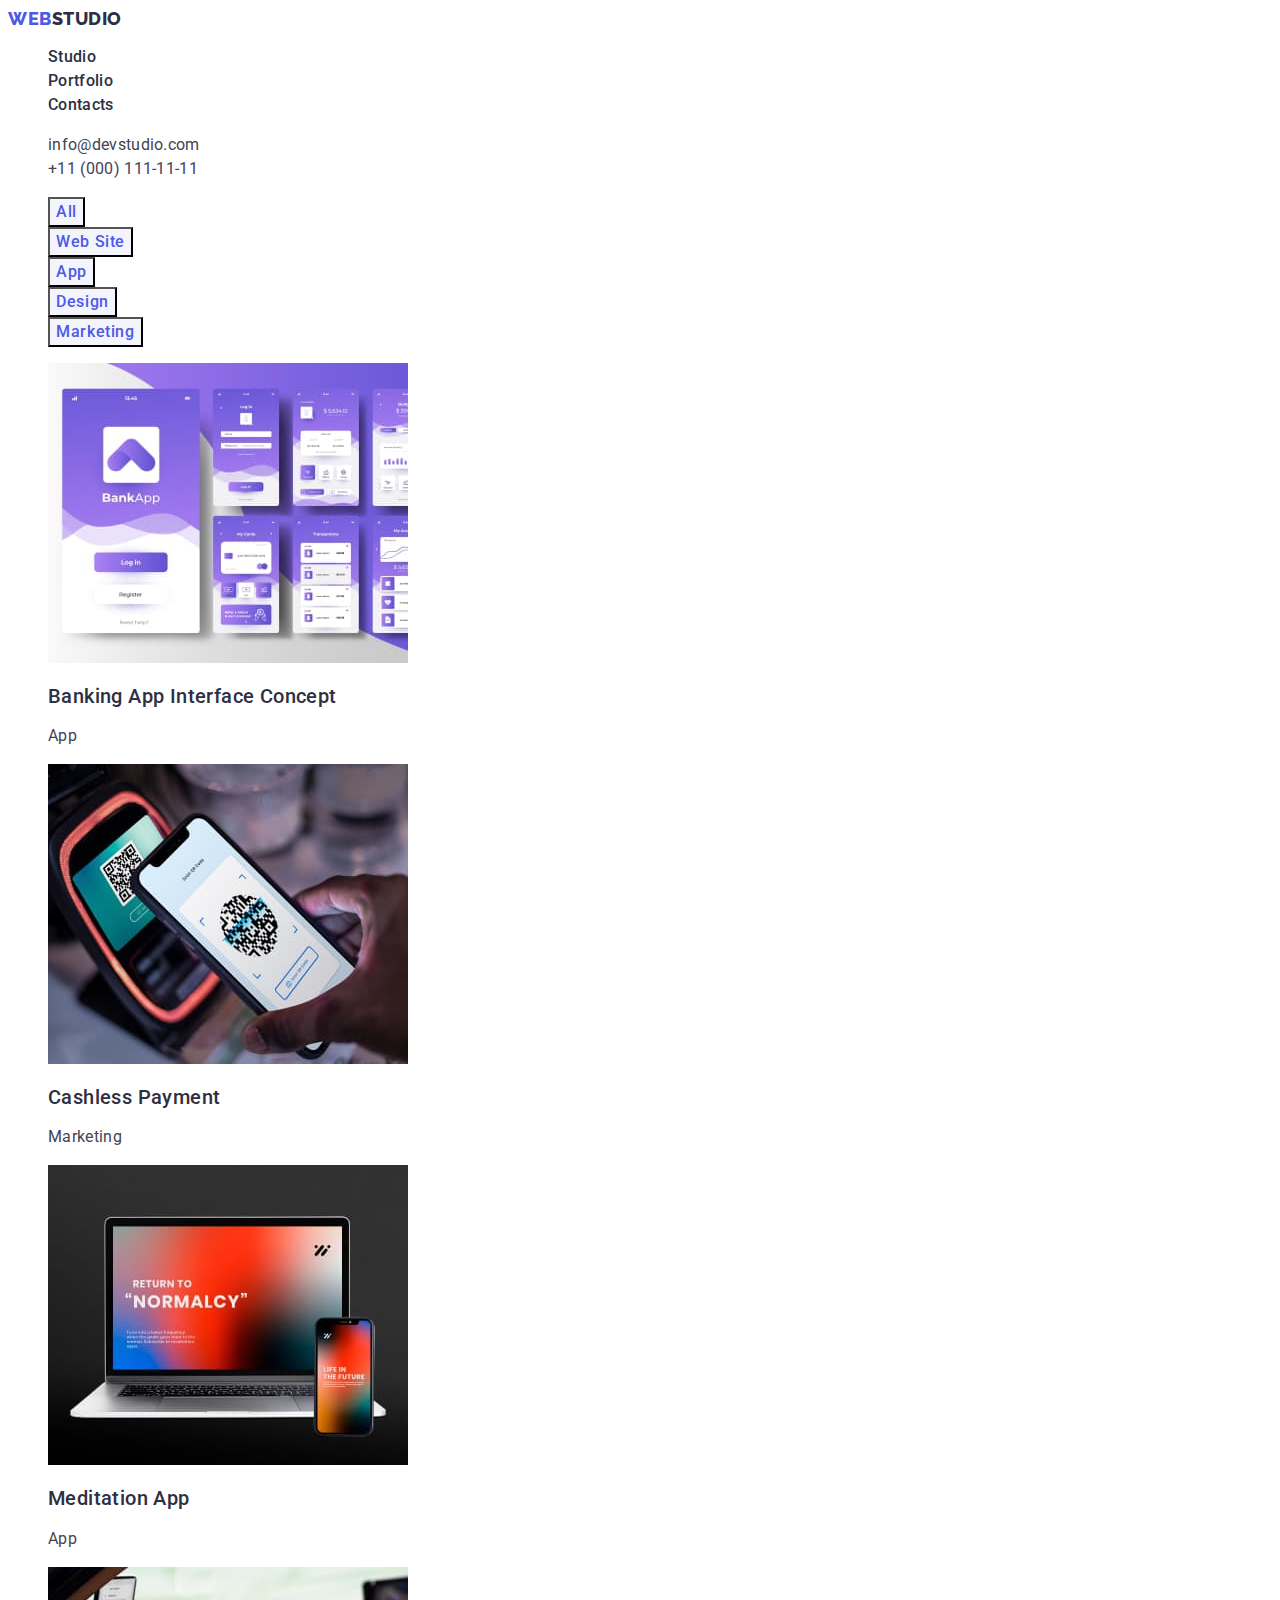
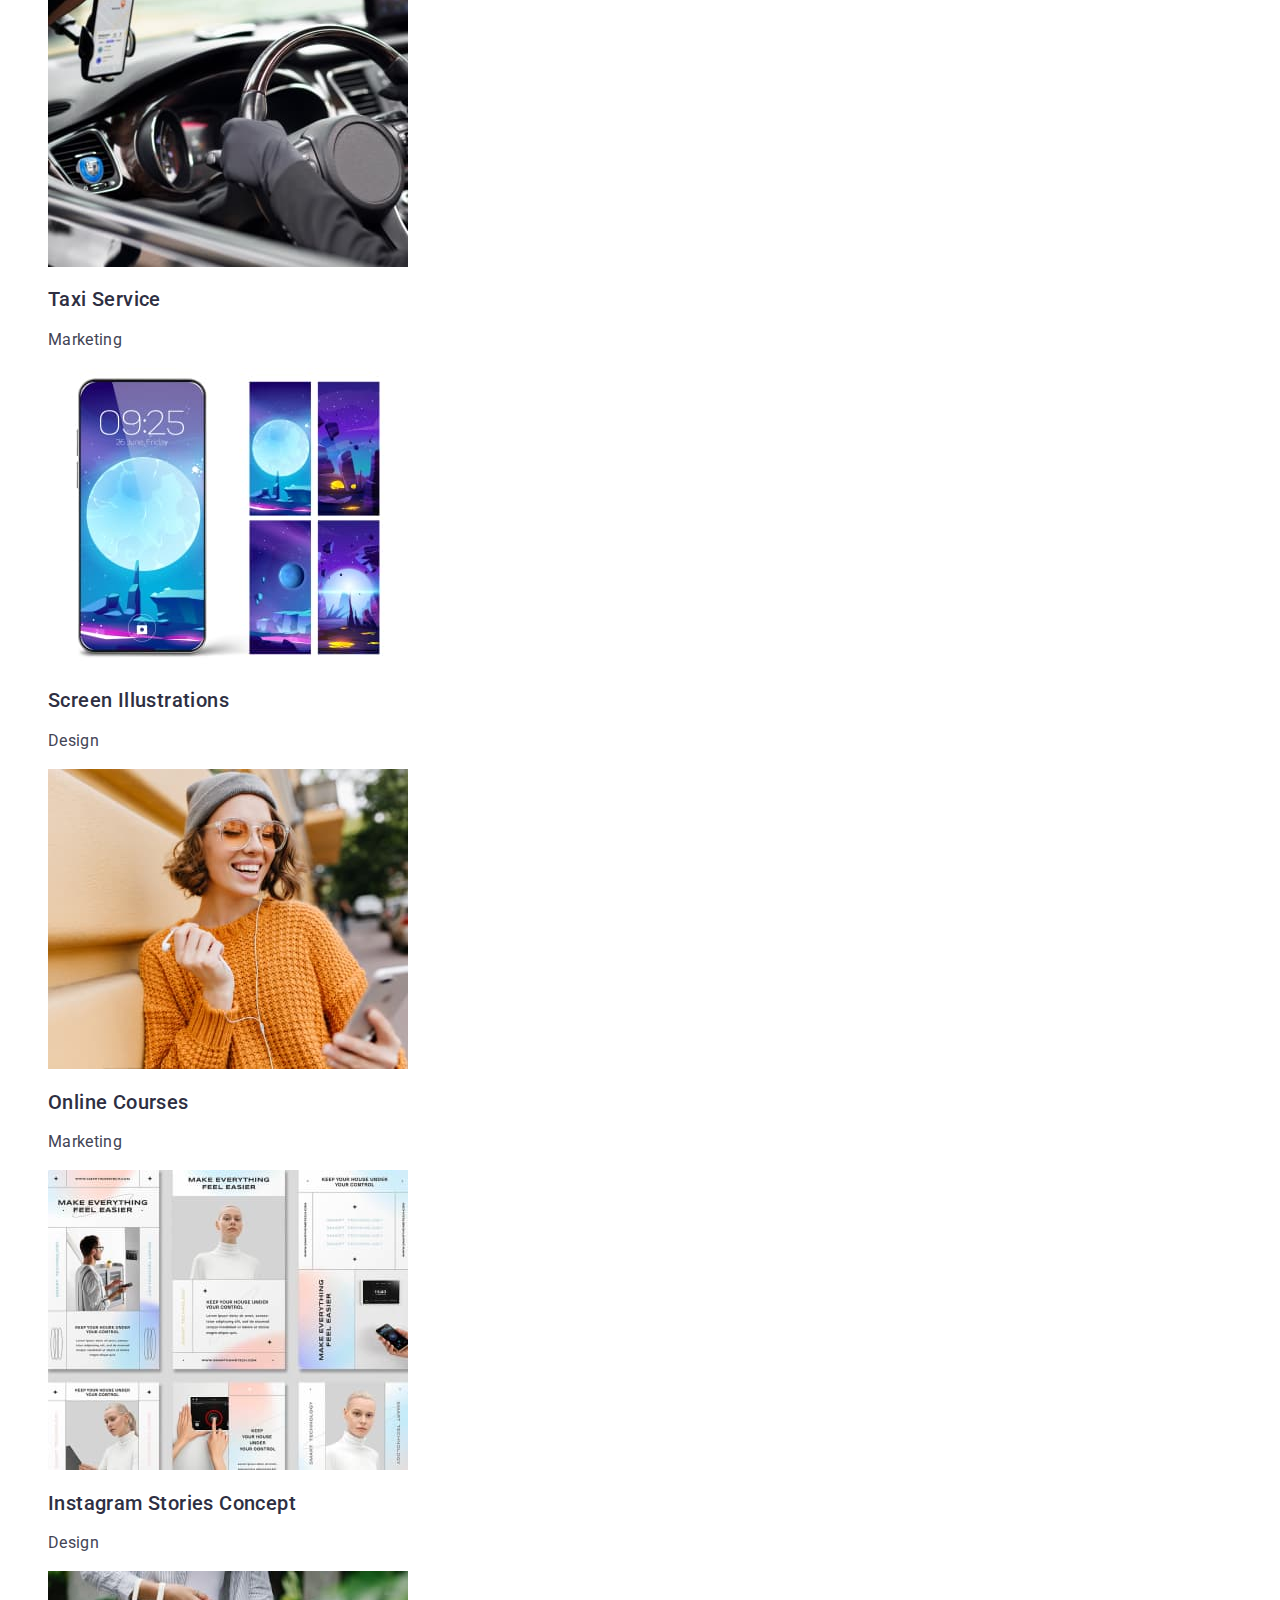
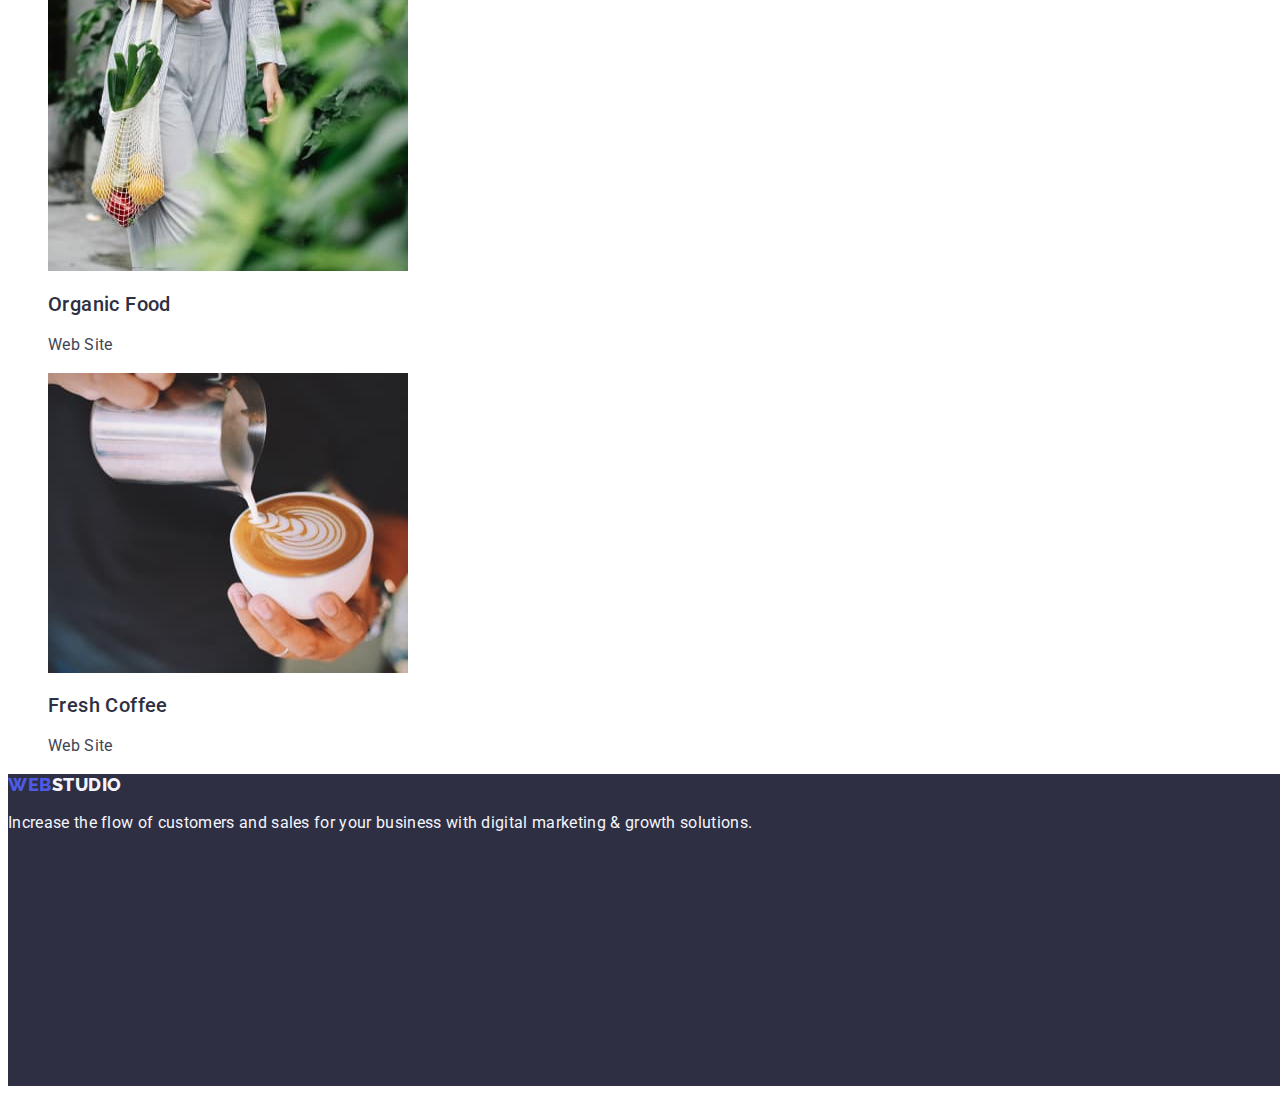
==== portfolio.html @ c1dc6f8f "Initial commit" ====
<!DOCTYPE html>
<html lang="en">

<head>
    <meta charset="UTF-8" />
    <meta http-equiv="X-UA-Compatible" content="IE=edge" />
    <meta name="viewport" content="width=device-width, initial-scale=1.0" />
    <title>Portfolio</title>
    <link rel="preconnect" href="https://fonts.googleapis.com" />
    <link rel="preconnect" href="https://fonts.gstatic.com" crossorigin />
    <link href="https://fonts.googleapis.com/css2?family=Raleway:wght@800&family=Roboto:wght@400;500;700&display=swap"
        rel="stylesheet" />
    <link rel="stylesheet" href="css/styles.css" />
</head>

<body>
    <!--header-->
    <header class="header">
        <nav class="page-nav">
            <a class="link logo" href="./index.html">Web <span
                    class="logo-part-two logo-part-two-light">Studio</span></a>
            <ul class="list nav-menu">
                <li class="menu-item">
                    <a class="link menu-link" href="./index.html">Studio</a>
                </li>
                <li class="menu-item">
                    <a class="link menu-link" href="./portfolio.html">Portfolio</a>
                </li>
                <li class="menu-item">
                    <a class="link menu-link" href="">Contacts</a>
                </li>
            </ul>
        </nav>
        <address class="address">
            <ul class="list address-list">
                <li class="address-item">
                    <a class="link contacts" href="mailto:info@devstudio.com">info@devstudio.com</a>
                </li>
                <li>
                    <a class="link contacts" href="tel:+110001111111">+11 (000) 111-11-11</a>
                </li>
            </ul>
        </address>
    </header>

    <!--main-->
    <!-- section-1 -->
    <main>
        <section>
            <h1 hidden>Filters</h1>

            <ul class="list main-section-list">
                <li class="main-section-item">
                    <button class="portfolio-button" type="button">All</button>
                </li>
                <li class="main-section-item">
                    <button class="portfolio-button" type="button">Web Site</button>
                </li>
                <li class="main-section-item">
                    <button class="portfolio-button" type="button">App</button>
                </li>
                <li class="main-section-item">
                    <button class="portfolio-button" type="button">Design</button>
                </li>
                <li class="main-section-item">
                    <button class="portfolio-button" type="button">Marketing</button>
                </li>
            </ul>
            <ul class="list main-section-list">
                <li class="main-section-item">
                    <a class="link" href=""><img src="./images/bankscreen.jpg" alt="bankscreen" width="360"
                            height="300" />
                        <h2 class="section-title">Banking App Interface Concept</h2>
                        <p class="main-description">App</p>
                    </a>
                </li>
                <li class="main-section-item">
                    <a class="link" href=""><img src="./images/tel.jpg" alt="telephone" width="360" height="300" />
                        <h2 class="section-title">Cashless Payment</h2>
                        <p class="main-description">Marketing</p>
                    </a>
                </li>
                <li class="main-section-item">
                    <a class="link" href=""><img src="./images/laptop.jpg" alt="laptop" width="360" height="300" />
                        <h2 class="section-title">Meditation App</h2>

                        <p class="main-description">App</p>
                    </a>
                </li>
                <li class="main-section-item">
                    <a class="link" href=""><img src="./images/car.jpg" alt="car" width="360" height="300" />
                        <h2 class="section-title">Taxi Service</h2>
                        <p class="main-description">Marketing</p>
                    </a>
                </li>
                <li class="main-section-item">
                    <a class="link" href=""><img src="./images/twoscreen.jpg" alt="twoscreen" width="360"
                            height="300" />
                        <h2 class="section-title">Screen Illustrations</h2>
                        <p class="main-description">Design</p>
                    </a>
                </li>
                <li class="main-section-item">
                    <a class="link" href=""><img src="./images/woman.jpg" alt="woman" width="360" height="300" />
                        <h2 class="section-title">Online Courses</h2>
                        <p class="main-description">Marketing</p>
                    </a>
                </li>
                <li class="main-section-item">
                    <a class="link" href=""><img src="./images/severalpictures.jpg" alt="severalpictures" width="360"
                            height="300" />
                        <h2 class="section-title">Instagram Stories Concept</h2>
                        <p class="main-description">Design</p>
                    </a>
                </li>
                <li class="main-section-item">
                    <a class="link" href=""><img src="./images/vegetables.jpg" alt="vegetables" width="360"
                            height="300" />
                        <h2 class="section-title">Organic Food</h2>
                        <p class="main-description">Web Site</p>
                    </a>
                </li>
                <li class="main-section-item">
                    <a class="link" href=""><img src="./images/coffe.jpg" alt="coffe" width="360" height="300" />
                        <h2 class="section-title">Fresh Coffee</h2>
                        <p class="main-description">Web Site</p>
                    </a>
                </li>
            </ul>
        </section>
    </main>

    <!--footer-->
    <footer class="footer">
        <a class="link logo" href="./index.html">Web<span class="logo-part-two logo-part-two-dark">Studio</span></a>
        <p class="footer-section-description">
            Increase the flow of customers and sales for your business with digital
            marketing & growth solutions.
        </p>
    </footer>
</body>

</html>
---- css/styles.css ----
:root {
  --primary-text-color: #2e2f42;
  --secondary-text-color: #434455;
  --primary-button: #4d5ae5;
  --background-button: #404bbf;
  --portfolio-button-color: #ffffff;
  --html-button-color: #ffffff;
  --logo-color: #f4f4fd;
}
.list {
  list-style: none;
}
.link {
  text-decoration: none;
}
body {
  font-family: 'Roboto', sans-serif;
  color: var(--secondary-text-color);
  background-color: var(--portfolio-button-color);
}

/* ==========COMPONENTS ========*/
.section-title {
  font-weight: 500;
  font-size: 20px;
  line-height: 1.2;
  letter-spacing: 0.02em;
  color: var(--primary-text-color);
}

.main-description {
  font-weight: 400;
  font-size: 16px;
  line-height: 1.5;
  letter-spacing: 0.02em;
  color: var(--secondary-text-color);
}
.main-section-title {
  font-weight: 700;
  font-size: 36px;
  line-height: 1.11;
  text-align: center;
  letter-spacing: 0.02em;
  text-transform: capitalize;
  color: var(--primary-text-color);
}

.logo {
  font-family: 'Raleway', sans-serif;
  font-weight: 800;
  font-size: 18px;
  line-height: 1.17;
  display: flex;
  letter-spacing: 0.03em;
  text-transform: uppercase;
  color: var(--primary-button);
}
.logo-part-two {
  font-weight: 800;
  font-size: 18px;
  line-height: 1.17;
  display: flex;

  letter-spacing: 0.03em;
  text-transform: uppercase;
}
.logo-part-two-dark {
  color: var(--logo-color);
}
.logo-part-two-light {
  color: var(--primary-text-color);
}
.section-title {
  font-weight: 500;
  font-size: 20px;
  line-height: 1.2;
  letter-spacing: 0.02em;
  color: var(--primary-text-color);
}
.main-description {
  font-weight: 400;
  font-size: 16px;
  line-height: 1.5;
  letter-spacing: 0.02em;
  color: var(--secondary-text-color);
}

/* ==========/COMPONENTS ========*/
/* ==========header========= */
.address {
  font-style: normal;
}
.menu-link {
  font-weight: 500;
  font-size: 16px;
  line-height: 1.5;
  letter-spacing: 0.02em;
  color: var(--primary-text-color);
}
.menu-link:hover,
.menu-link:focus {
  color: var(--background-button);
}
.contacts {
  font-weight: 400;
  font-style: normal;
  font-size: 16px;
  line-height: 1.5;
  letter-spacing: 0.02em;
  color: var(--secondary-text-color);
}
.contacts:hover,
.contacts:focus {
  color: var(--background-button);
}
.contacts {
  font-weight: 400;
  font-style: normal;
  font-size: 16px;
  line-height: 1.5;
  letter-spacing: 0.02em;
  color: var(--secondary-text-color);
}

.main-section-title {
  text-align: center;
  font-weight: 700;
  font-size: 36px;
  line-height: 1.11;
  letter-spacing: 0.02em;
  text-transform: capitalize;
  color: var(--primary-text-color);
}
/* ==============/header========== */
/* ==============hero============= */
.modal-button {
  font-family: 'Roboto', sans-serif;
  font-style: normal;
  font-weight: 500;
  font-size: 16px;
  line-height: 1.5;
  display: flex;
  letter-spacing: 0.04em;
  cursor: pointer;
  color: var(--html-button-color);
  background-color: var(--primary-button);
}
.modal-button:hover,
.modal-button:focus {
  background-color: var(--background-button);
  color: var(--html-button-color);
}
.portfolio-button {
  font-family: 'Roboto', sans-serif;
  font-style: normal;
  font-weight: 500;
  font-size: 16px;
  line-height: 1.5;
  display: flex;
  letter-spacing: 0.04em;
  cursor: pointer;
  color: var(--primary-button);
  background-color: var(--logo-color);
}
.portfolio-button:hover,
.portfolio-button:focus {
  color: var(--portfolio-button-color);
  background-color: var(--background-button);
}
.hero-section {
  background: var(--primary-text-color);
}
.hero-title {
  text-align: center;
  font-weight: 700;
  font-size: 56px;
  line-height: 1.07;
  letter-spacing: 0.02em;
  color: var(--html-button-color);
}

/* ==========/hero====================== */
/* ==============second-section========== */

/* ==============/second-section========== */
/* ======foutth section======== */
.fourth-section {
  background-color: var(--logo-color);
}
.main-section-item {
  background-color: var(--portfolio-button-color);
}

/* ======/foutth section======== */
/* =======footer====== */
.footer {
  width: 1440px;
  height: 312px;
  left: 0px;
  top: 2280px;
  background: var(--primary-text-color);
}
.footer-section-description {
  font-weight: 400;
  font-size: 16px;
  line-height: 1.5;
  letter-spacing: 0.02em;
  color: var(--logo-color);
}
/* =======footer====== */
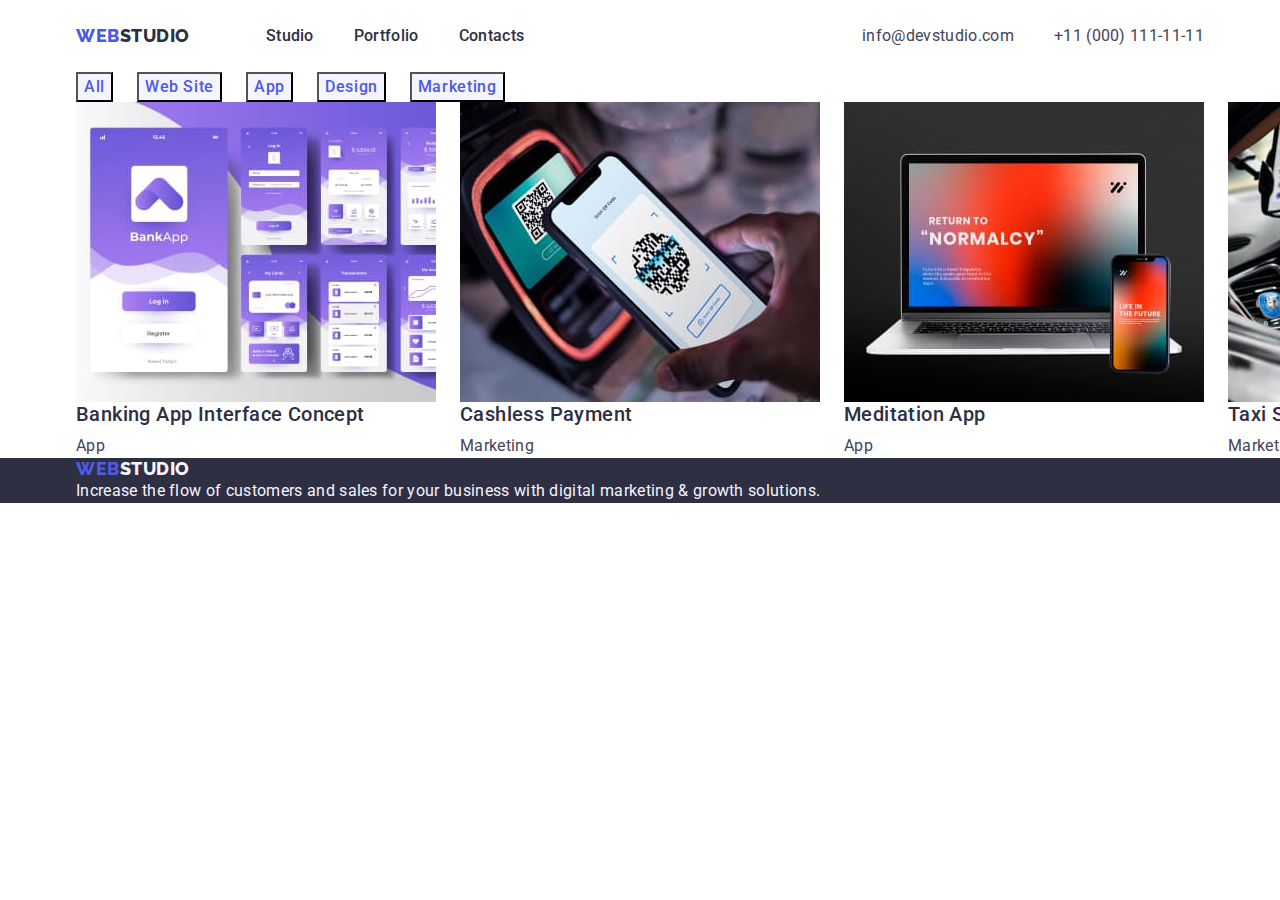
==== commit 62a6d691: "hilj;phujfyhj" ====
--- a/portfolio.html
+++ b/portfolio.html
@@ -10,133 +10,151 @@
     <link rel="preconnect" href="https://fonts.gstatic.com" crossorigin />
     <link href="https://fonts.googleapis.com/css2?family=Raleway:wght@800&family=Roboto:wght@400;500;700&display=swap"
         rel="stylesheet" />
+
+    <link rel="stylesheet" href="https://cdn.jsdelivr.net/npm/modern-normalize@1.1.0/modern-normalize.min.css">
     <link rel="stylesheet" href="css/styles.css" />
 </head>
 
 <body>
     <!--header-->
     <header class="header">
-        <nav class="page-nav">
-            <a class="link logo" href="./index.html">Web <span
-                    class="logo-part-two logo-part-two-light">Studio</span></a>
-            <ul class="list nav-menu">
-                <li class="menu-item">
-                    <a class="link menu-link" href="./index.html">Studio</a>
-                </li>
-                <li class="menu-item">
-                    <a class="link menu-link" href="./portfolio.html">Portfolio</a>
-                </li>
-                <li class="menu-item">
-                    <a class="link menu-link" href="">Contacts</a>
-                </li>
-            </ul>
-        </nav>
-        <address class="address">
-            <ul class="list address-list">
-                <li class="address-item">
-                    <a class="link contacts" href="mailto:info@devstudio.com">info@devstudio.com</a>
-                </li>
-                <li>
-                    <a class="link contacts" href="tel:+110001111111">+11 (000) 111-11-11</a>
-                </li>
-            </ul>
-        </address>
+        <div class="container page-header-container">
+            <nav class="page-nav">
+                <a class="link logo" href="./index.html">Web <span
+                        class="logo-part-two logo-part-two-light">Studio</span></a>
+                <ul class="list nav-menu">
+                    <li class="menu-item">
+                        <a class="link menu-link" href="./index.html">Studio</a>
+                    </li>
+                    <li class="menu-item">
+                        <a class="link menu-link" href="./portfolio.html">Portfolio</a>
+                    </li>
+                    <li class="menu-item">
+                        <a class="link menu-link" href="">Contacts</a>
+                    </li>
+                </ul>
+            </nav>
+            <address class="address">
+                <ul class="list address-list">
+                    <li class="address-item">
+                        <a class="link contacts" href="mailto:info@devstudio.com">info@devstudio.com</a>
+                    </li>
+                    <li>
+                        <a class="link contacts" href="tel:+110001111111">+11 (000) 111-11-11</a>
+                    </li>
+                </ul>
+            </address>
+        </div>
+
     </header>
 
     <!--main-->
     <!-- section-1 -->
     <main>
         <section>
+            <div class="container">
+                <h1 hidden>Filters</h1>
+
+                <ul class="list main-section-list">
+                    <li class="main-section-item">
+                        <button class="portfolio-button" type="button">All</button>
+                    </li>
+                    <li class="main-section-item">
+                        <button class="portfolio-button" type="button">Web Site</button>
+                    </li>
+                    <li class="main-section-item">
+                        <button class="portfolio-button" type="button">App</button>
+                    </li>
+                    <li class="main-section-item">
+                        <button class="portfolio-button" type="button">Design</button>
+                    </li>
+                    <li class="main-section-item">
+                        <button class="portfolio-button" type="button">Marketing</button>
+                    </li>
+                </ul>
+            </div>
+
+            <!-- section-2 -->
             <h1 hidden>Filters</h1>
+            <div class="container">
+                <ul class="list main-section-list">
+                    <li class="main-section-item">
+                        <a class="link" href=""><img src="./images/bankscreen.jpg" alt="bankscreen" width="360"
+                                height="300" />
+                            <h2 class="section-title">Banking App Interface Concept</h2>
+                            <p class="main-description">App</p>
+                        </a>
+                    </li>
+                    <li class="main-section-item">
+                        <a class="link" href=""><img src="./images/tel.jpg" alt="telephone" width="360" height="300" />
+                            <h2 class="section-title">Cashless Payment</h2>
+                            <p class="main-description">Marketing</p>
+                        </a>
+                    </li>
+                    <li class="main-section-item">
+                        <a class="link" href=""><img src="./images/laptop.jpg" alt="laptop" width="360" height="300" />
+                            <h2 class="section-title">Meditation App</h2>
 
-            <ul class="list main-section-list">
-                <li class="main-section-item">
-                    <button class="portfolio-button" type="button">All</button>
-                </li>
-                <li class="main-section-item">
-                    <button class="portfolio-button" type="button">Web Site</button>
-                </li>
-                <li class="main-section-item">
-                    <button class="portfolio-button" type="button">App</button>
-                </li>
-                <li class="main-section-item">
-                    <button class="portfolio-button" type="button">Design</button>
-                </li>
-                <li class="main-section-item">
-                    <button class="portfolio-button" type="button">Marketing</button>
-                </li>
-            </ul>
-            <ul class="list main-section-list">
-                <li class="main-section-item">
-                    <a class="link" href=""><img src="./images/bankscreen.jpg" alt="bankscreen" width="360"
-                            height="300" />
-                        <h2 class="section-title">Banking App Interface Concept</h2>
-                        <p class="main-description">App</p>
-                    </a>
-                </li>
-                <li class="main-section-item">
-                    <a class="link" href=""><img src="./images/tel.jpg" alt="telephone" width="360" height="300" />
-                        <h2 class="section-title">Cashless Payment</h2>
-                        <p class="main-description">Marketing</p>
-                    </a>
-                </li>
-                <li class="main-section-item">
-                    <a class="link" href=""><img src="./images/laptop.jpg" alt="laptop" width="360" height="300" />
-                        <h2 class="section-title">Meditation App</h2>
+                            <p class="main-description">App</p>
+                        </a>
+                    </li>
+                    <li class="main-section-item">
+                        <a class="link" href=""><img src="./images/car.jpg" alt="car" width="360" height="300" />
+                            <h2 class="section-title">Taxi Service</h2>
+                            <p class="main-description">Marketing</p>
+                        </a>
+                    </li>
+                    <li class="main-section-item">
+                        <a class="link" href=""><img src="./images/twoscreen.jpg" alt="twoscreen" width="360"
+                                height="300" />
+                            <h2 class="section-title">Screen Illustrations</h2>
+                            <p class="main-description">Design</p>
+                        </a>
+                    </li>
+                    <li class="main-section-item">
+                        <a class="link" href=""><img src="./images/woman.jpg" alt="woman" width="360" height="300" />
+                            <h2 class="section-title">Online Courses</h2>
+                            <p class="main-description">Marketing</p>
+                        </a>
+                    </li>
+                    <li class="main-section-item">
+                        <a class="link" href=""><img src="./images/severalpictures.jpg" alt="severalpictures"
+                                width="360" height="300" />
+                            <h2 class="section-title">Instagram Stories Concept</h2>
+                            <p class="main-description">Design</p>
+                        </a>
+                    </li>
+                    <li class="main-section-item">
+                        <a class="link" href=""><img src="./images/vegetables.jpg" alt="vegetables" width="360"
+                                height="300" />
+                            <h2 class="section-title">Organic Food</h2>
+                            <p class="main-description">Web Site</p>
+                        </a>
+                    </li>
+                    <li class="main-section-item">
+                        <a class="link" href=""><img src="./images/coffe.jpg" alt="coffe" width="360" height="300" />
+                            <h2 class="section-title">Fresh Coffee</h2>
+                            <p class="main-description">Web Site</p>
+                        </a>
+                    </li>
+                </ul>
+            </div>
 
-                        <p class="main-description">App</p>
-                    </a>
-                </li>
-                <li class="main-section-item">
-                    <a class="link" href=""><img src="./images/car.jpg" alt="car" width="360" height="300" />
-                        <h2 class="section-title">Taxi Service</h2>
-                        <p class="main-description">Marketing</p>
-                    </a>
-                </li>
-                <li class="main-section-item">
-                    <a class="link" href=""><img src="./images/twoscreen.jpg" alt="twoscreen" width="360"
-                            height="300" />
-                        <h2 class="section-title">Screen Illustrations</h2>
-                        <p class="main-description">Design</p>
-                    </a>
-                </li>
-                <li class="main-section-item">
-                    <a class="link" href=""><img src="./images/woman.jpg" alt="woman" width="360" height="300" />
-                        <h2 class="section-title">Online Courses</h2>
-                        <p class="main-description">Marketing</p>
-                    </a>
-                </li>
-                <li class="main-section-item">
-                    <a class="link" href=""><img src="./images/severalpictures.jpg" alt="severalpictures" width="360"
-                            height="300" />
-                        <h2 class="section-title">Instagram Stories Concept</h2>
-                        <p class="main-description">Design</p>
-                    </a>
-                </li>
-                <li class="main-section-item">
-                    <a class="link" href=""><img src="./images/vegetables.jpg" alt="vegetables" width="360"
-                            height="300" />
-                        <h2 class="section-title">Organic Food</h2>
-                        <p class="main-description">Web Site</p>
-                    </a>
-                </li>
-                <li class="main-section-item">
-                    <a class="link" href=""><img src="./images/coffe.jpg" alt="coffe" width="360" height="300" />
-                        <h2 class="section-title">Fresh Coffee</h2>
-                        <p class="main-description">Web Site</p>
-                    </a>
-                </li>
-            </ul>
+
+
         </section>
     </main>
 
     <!--footer-->
     <footer class="footer">
-        <a class="link logo" href="./index.html">Web<span class="logo-part-two logo-part-two-dark">Studio</span></a>
-        <p class="footer-section-description">
-            Increase the flow of customers and sales for your business with digital
-            marketing & growth solutions.
-        </p>
+        <div class="container">
+            <a class="link logo" href="./index.html">Web<span class="logo-part-two logo-part-two-dark">Studio</span></a>
+            <p class="footer-section-description">
+                Increase the flow of customers and sales for your business with digital
+                marketing & growth solutions.
+            </p>
+        </div>
+
     </footer>
 </body>
 
--- a/css/styles.css
+++ b/css/styles.css
@@ -18,16 +18,45 @@
   color: var(--secondary-text-color);
   background-color: var(--portfolio-button-color);
 }
-
+h1,
+h2,
+h3,
+h4,
+p {
+  margin-top: 0;
+  margin-bottom: 0;
+}
+ul {
+  margin-top: 0;
+  margin-bottom: 0;
+  padding-left: 0;
+}
+img {
+  display: block;
+}
+button {
+  cursor: pointer;
+}
+.container {
+  width: 1158px;
+  margin-left: auto;
+  margin-right: auto;
+  padding-left: 15px;
+  padding-right: 15px;
+}
 /* ==========COMPONENTS ========*/
+.padding-section {
+  padding-top: 120px;
+  padding-bottom: 120px;
+}
 .section-title {
   font-weight: 500;
   font-size: 20px;
   line-height: 1.2;
   letter-spacing: 0.02em;
   color: var(--primary-text-color);
-}
-
+  margin-bottom: 8px;
+}
 .main-description {
   font-weight: 400;
   font-size: 16px;
@@ -35,6 +64,7 @@
   letter-spacing: 0.02em;
   color: var(--secondary-text-color);
 }
+
 .main-section-title {
   font-weight: 700;
   font-size: 36px;
@@ -44,7 +74,7 @@
   text-transform: capitalize;
   color: var(--primary-text-color);
 }
-
+/* =========logo============ */
 .logo {
   font-family: 'Raleway', sans-serif;
   font-weight: 800;
@@ -69,27 +99,43 @@
 }
 .logo-part-two-light {
   color: var(--primary-text-color);
-}
-.section-title {
-  font-weight: 500;
-  font-size: 20px;
-  line-height: 1.2;
-  letter-spacing: 0.02em;
-  color: var(--primary-text-color);
-}
-.main-description {
-  font-weight: 400;
-  font-size: 16px;
-  line-height: 1.5;
-  letter-spacing: 0.02em;
-  color: var(--secondary-text-color);
-}
+  margin-right: 76px;
+}
+/* =========/logo============ */
 
 /* ==========/COMPONENTS ========*/
 /* ==========header========= */
-.address {
-  font-style: normal;
-}
+.page-header-container {
+  display: flex;
+  align-items: center;
+}
+.header {
+  padding-top: 24px;
+  padding-bottom: 24px;
+}
+.menu-item:not(:last-child) {
+  margin-right: 40px;
+}
+.page-nav {
+  display: flex;
+  align-items: center;
+}
+.nav-menu {
+  display: flex;
+  align-items: center;
+}
+
+.main-section-title {
+  text-align: center;
+  font-weight: 700;
+  font-size: 36px;
+  line-height: 1.11;
+  letter-spacing: 0.02em;
+  text-transform: capitalize;
+  color: var(--primary-text-color);
+  margin-bottom: 72px;
+}
+
 .menu-link {
   font-weight: 500;
   font-size: 16px;
@@ -101,6 +147,15 @@
 .menu-link:focus {
   color: var(--background-button);
 }
+/* =========contakts=========== */
+.address {
+  font-style: normal;
+  margin-left: auto;
+}
+.address-list {
+  display: flex;
+  align-items: center;
+}
 .contacts {
   font-weight: 400;
   font-style: normal;
@@ -108,40 +163,50 @@
   line-height: 1.5;
   letter-spacing: 0.02em;
   color: var(--secondary-text-color);
+  margin-left: 40px;
 }
 .contacts:hover,
 .contacts:focus {
   color: var(--background-button);
 }
-.contacts {
-  font-weight: 400;
-  font-style: normal;
-  font-size: 16px;
-  line-height: 1.5;
-  letter-spacing: 0.02em;
-  color: var(--secondary-text-color);
-}
-
-.main-section-title {
-  text-align: center;
-  font-weight: 700;
-  font-size: 36px;
-  line-height: 1.11;
-  letter-spacing: 0.02em;
-  text-transform: capitalize;
-  color: var(--primary-text-color);
-}
+
+/* =========/contakts=========== */
+
 /* ==============/header========== */
 /* ==============hero============= */
+.hero-section {
+  background: var(--primary-text-color);
+  padding: 188px 0;
+  text-align: center;
+}
+.hero-title {
+  text-align: center;
+  font-weight: 700;
+  font-size: 56px;
+  line-height: 1.07;
+  letter-spacing: 0.02em;
+  color: var(--html-button-color);
+  margin-bottom: 46px;
+  max-width: 496px;
+  text-align: center;
+}
+hero-section-container {
+  padding: 188px 0;
+  text-align: center;
+}
+/* ========button============= */
 .modal-button {
   font-family: 'Roboto', sans-serif;
   font-style: normal;
   font-weight: 500;
   font-size: 16px;
   line-height: 1.5;
-  display: flex;
   letter-spacing: 0.04em;
-  cursor: pointer;
+  border-radius: 4px;
+  padding-top: 16px;
+  padding-right: 32px;
+  padding-bottom: 16px;
+  padding-left: 32px;
   color: var(--html-button-color);
   background-color: var(--primary-button);
 }
@@ -158,7 +223,7 @@
   line-height: 1.5;
   display: flex;
   letter-spacing: 0.04em;
-  cursor: pointer;
+
   color: var(--primary-button);
   background-color: var(--logo-color);
 }
@@ -167,37 +232,34 @@
   color: var(--portfolio-button-color);
   background-color: var(--background-button);
 }
-.hero-section {
-  background: var(--primary-text-color);
-}
-.hero-title {
-  text-align: center;
-  font-weight: 700;
-  font-size: 56px;
-  line-height: 1.07;
-  letter-spacing: 0.02em;
-  color: var(--html-button-color);
-}
+/* ========/button============= */
 
 /* ==========/hero====================== */
 /* ==============second-section========== */
 
 /* ==============/second-section========== */
+/* ============third-section============= */
+.padding-section-three {
+  padding-bottom: 120px;
+}
+/* ============/third-section============= */
 /* ======foutth section======== */
 .fourth-section {
   background-color: var(--logo-color);
 }
-.main-section-item {
-  background-color: var(--portfolio-button-color);
+.section-wrapper {
+  padding-top: 32px;
+}
+.main-section-list {
+  display: flex;
+  gap: 24px;
+}
+.main-section-item:not(:last-child) {
 }
 
 /* ======/foutth section======== */
 /* =======footer====== */
 .footer {
-  width: 1440px;
-  height: 312px;
-  left: 0px;
-  top: 2280px;
   background: var(--primary-text-color);
 }
 .footer-section-description {
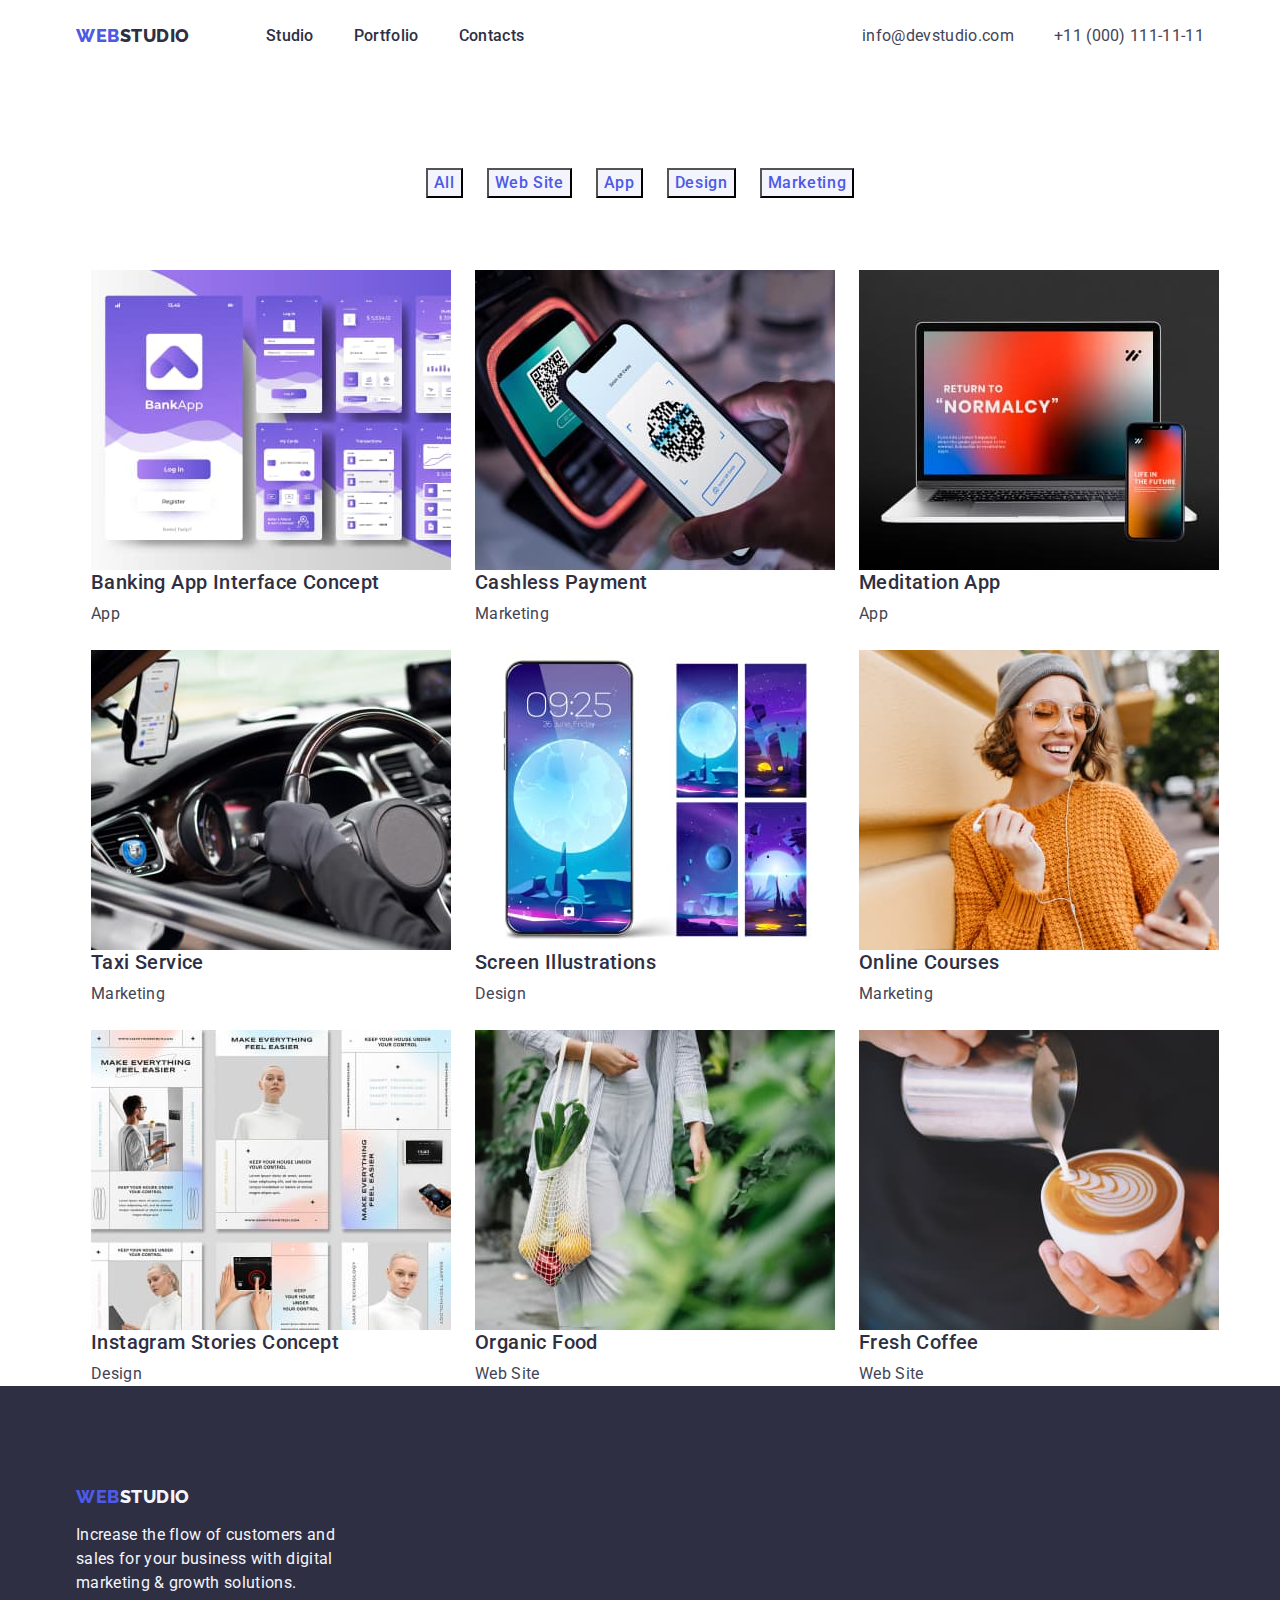
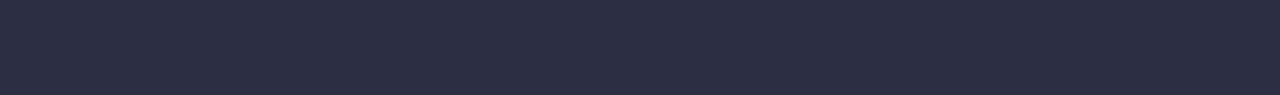
==== commit 80ea568b: "dtfyf" ====
--- a/portfolio.html
+++ b/portfolio.html
@@ -51,24 +51,24 @@
     <!--main-->
     <!-- section-1 -->
     <main>
-        <section>
-            <div class="container">
+        <section class="container first-portfolio-section">
+            <div class="">
                 <h1 hidden>Filters</h1>
 
-                <ul class="list main-section-list">
-                    <li class="main-section-item">
+                <ul class="list portfolio-section-list">
+                    <li class="portfolio-section-item">
                         <button class="portfolio-button" type="button">All</button>
                     </li>
-                    <li class="main-section-item">
+                    <li class="portfolio-section-item">
                         <button class="portfolio-button" type="button">Web Site</button>
                     </li>
-                    <li class="main-section-item">
+                    <li class="portfolio-section-item">
                         <button class="portfolio-button" type="button">App</button>
                     </li>
-                    <li class="main-section-item">
+                    <li class="portfolio-section-item">
                         <button class="portfolio-button" type="button">Design</button>
                     </li>
-                    <li class="main-section-item">
+                    <li class="portfolio-section-item">
                         <button class="portfolio-button" type="button">Marketing</button>
                     </li>
                 </ul>
--- a/css/styles.css
+++ b/css/styles.css
@@ -96,6 +96,7 @@
 }
 .logo-part-two-dark {
   color: var(--logo-color);
+  margin-bottom: 16px;
 }
 .logo-part-two-light {
   color: var(--primary-text-color);
@@ -180,7 +181,6 @@
   text-align: center;
 }
 .hero-title {
-  text-align: center;
   font-weight: 700;
   font-size: 56px;
   line-height: 1.07;
@@ -189,13 +189,20 @@
   margin-bottom: 46px;
   max-width: 496px;
   text-align: center;
+  margin-left: auto;
+  margin-right: auto;
 }
 hero-section-container {
-  padding: 188px 0;
   text-align: center;
 }
 /* ========button============= */
 .modal-button {
+  display: inline-block;
+  margin-left: auto;
+  margin-right: auto;
+
+  margin-bottom: 0;
+  border: 1px solid transparent;
   font-family: 'Roboto', sans-serif;
   font-style: normal;
   font-weight: 500;
@@ -209,6 +216,7 @@
   padding-left: 32px;
   color: var(--html-button-color);
   background-color: var(--primary-button);
+  border: none;
 }
 .modal-button:hover,
 .modal-button:focus {
@@ -223,6 +231,7 @@
   line-height: 1.5;
   display: flex;
   letter-spacing: 0.04em;
+  text-align: center;
 
   color: var(--primary-button);
   background-color: var(--logo-color);
@@ -249,9 +258,11 @@
 }
 .section-wrapper {
   padding-top: 32px;
+  text-align: center;
 }
 .main-section-list {
   display: flex;
+  flex-wrap: wrap;
   gap: 24px;
 }
 .main-section-item:not(:last-child) {
@@ -261,6 +272,8 @@
 /* =======footer====== */
 .footer {
   background: var(--primary-text-color);
+  padding-top: 100px;
+  padding-bottom: 100px;
 }
 .footer-section-description {
   font-weight: 400;
@@ -268,5 +281,21 @@
   line-height: 1.5;
   letter-spacing: 0.02em;
   color: var(--logo-color);
+  width: 264px;
 }
 /* =======footer====== */
+/* portfolio-section */
+.first-portfolio-section {
+  padding-top: 96px;
+}
+.portfolio-section-list {
+  display: flex;
+  justify-content: center;
+  flex-wrap: wrap;
+  gap: 24px;
+  margin-bottom: 72px;
+  margin-left: auto;
+  margin-right: auto;
+}
+.portfolio-section-item {
+}
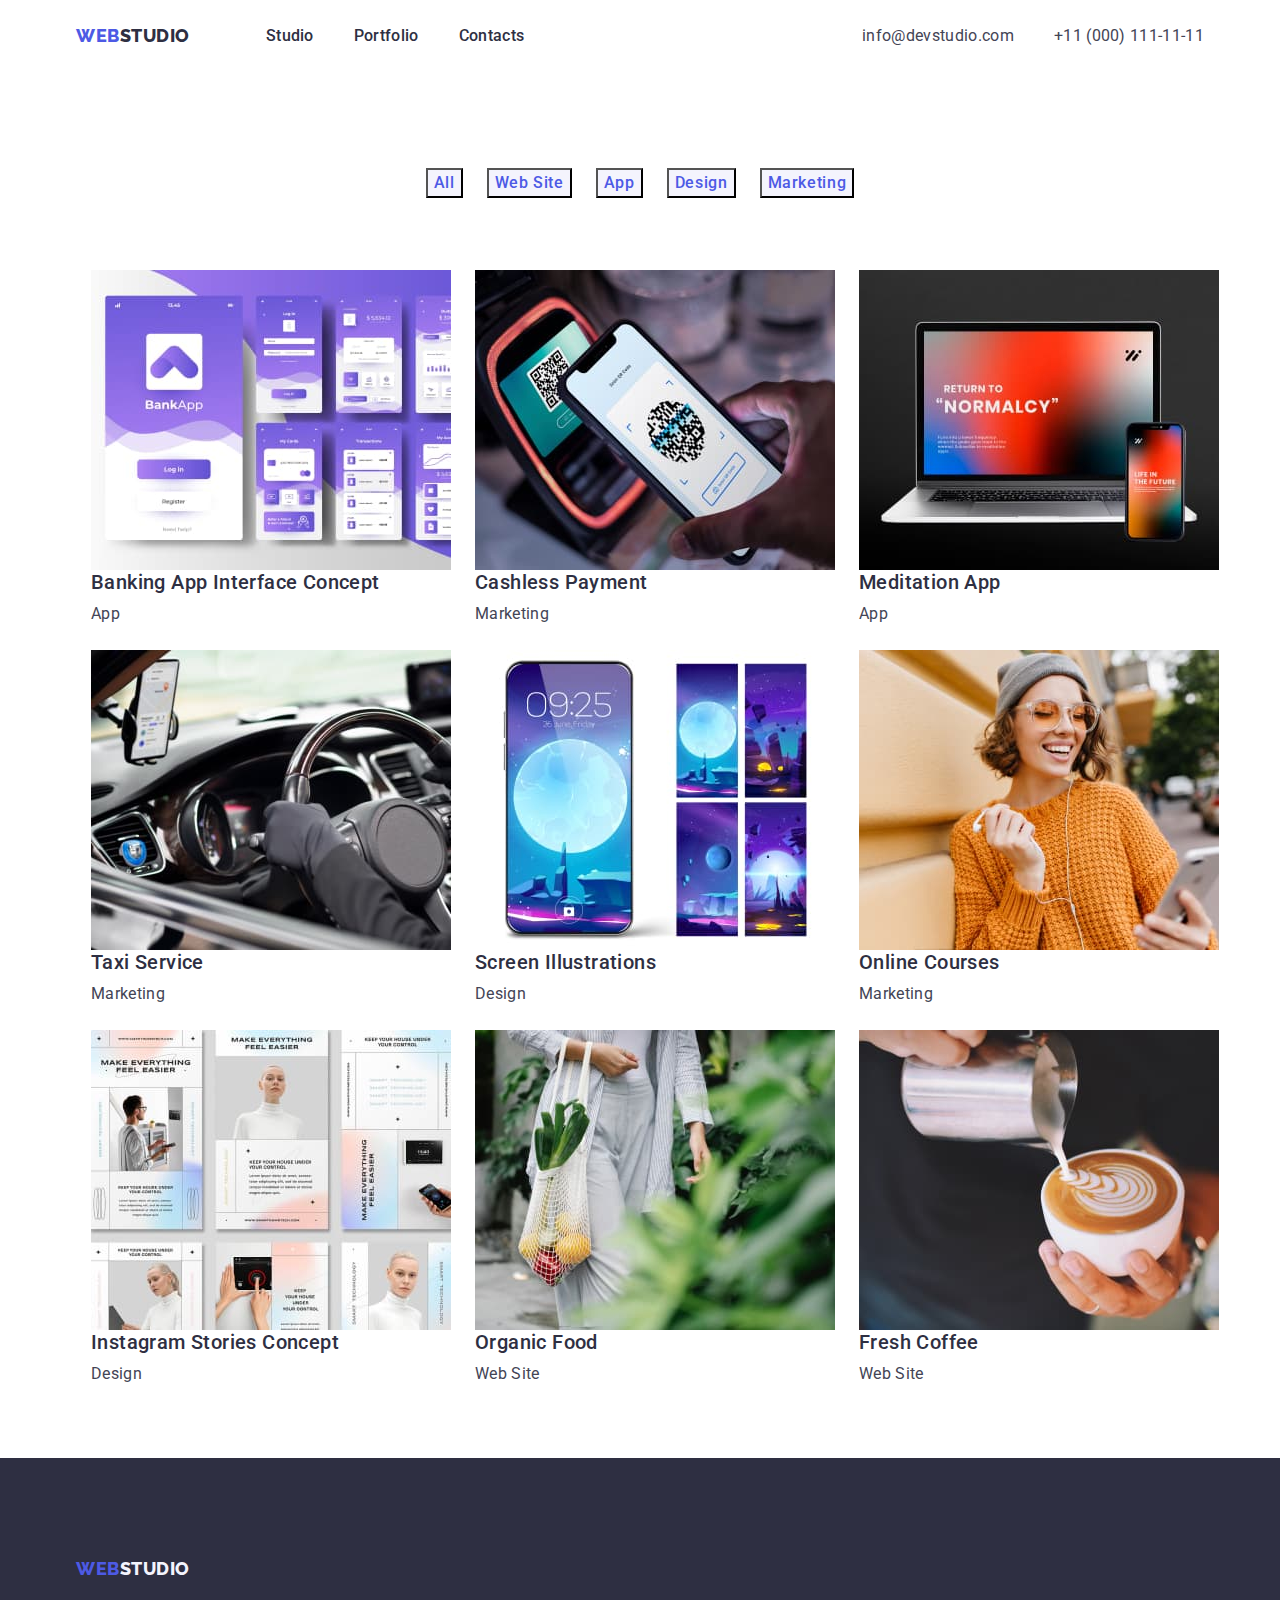
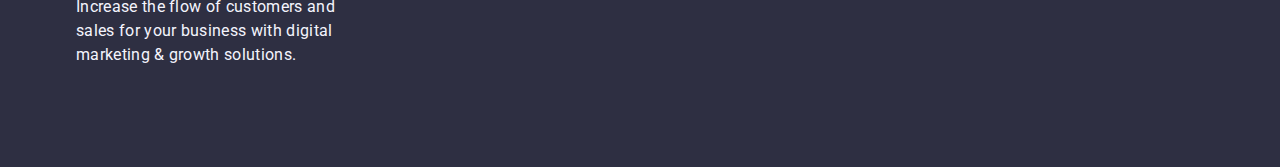
==== commit d348a788: "home-work-3/part1" ====
--- a/portfolio.html
+++ b/portfolio.html
@@ -11,7 +11,7 @@
     <link href="https://fonts.googleapis.com/css2?family=Raleway:wght@800&family=Roboto:wght@400;500;700&display=swap"
         rel="stylesheet" />
 
-    <link rel="stylesheet" href="https://cdn.jsdelivr.net/npm/modern-normalize@1.1.0/modern-normalize.min.css">
+    <link rel="stylesheet" href="https://cdn.jsdelivr.net/npm/modern-normalize@1.1.0/modern-normalize.min.css" />
     <link rel="stylesheet" href="css/styles.css" />
 </head>
 
@@ -20,8 +20,8 @@
     <header class="header">
         <div class="container page-header-container">
             <nav class="page-nav">
-                <a class="link logo" href="./index.html">Web <span
-                        class="logo-part-two logo-part-two-light">Studio</span></a>
+                <a class="link logo" href="./index.html">Web
+                    <span class="logo-part-two logo-part-two-light">Studio</span></a>
                 <ul class="list nav-menu">
                     <li class="menu-item">
                         <a class="link menu-link" href="./index.html">Studio</a>
@@ -45,7 +45,6 @@
                 </ul>
             </address>
         </div>
-
     </header>
 
     <!--main-->
@@ -77,61 +76,61 @@
             <!-- section-2 -->
             <h1 hidden>Filters</h1>
             <div class="container">
-                <ul class="list main-section-list">
-                    <li class="main-section-item">
+                <ul class="list portfolio-section-list">
+                    <li class="portfolio-section-item">
                         <a class="link" href=""><img src="./images/bankscreen.jpg" alt="bankscreen" width="360"
                                 height="300" />
                             <h2 class="section-title">Banking App Interface Concept</h2>
                             <p class="main-description">App</p>
                         </a>
                     </li>
-                    <li class="main-section-item">
+                    <li class="portfolio-section-item">
                         <a class="link" href=""><img src="./images/tel.jpg" alt="telephone" width="360" height="300" />
                             <h2 class="section-title">Cashless Payment</h2>
                             <p class="main-description">Marketing</p>
                         </a>
                     </li>
-                    <li class="main-section-item">
+                    <li class="portfolio-section-item">
                         <a class="link" href=""><img src="./images/laptop.jpg" alt="laptop" width="360" height="300" />
                             <h2 class="section-title">Meditation App</h2>
 
                             <p class="main-description">App</p>
                         </a>
                     </li>
-                    <li class="main-section-item">
+                    <li class="portfolio-section-item">
                         <a class="link" href=""><img src="./images/car.jpg" alt="car" width="360" height="300" />
                             <h2 class="section-title">Taxi Service</h2>
                             <p class="main-description">Marketing</p>
                         </a>
                     </li>
-                    <li class="main-section-item">
+                    <li class="portfolio-section-item">
                         <a class="link" href=""><img src="./images/twoscreen.jpg" alt="twoscreen" width="360"
                                 height="300" />
                             <h2 class="section-title">Screen Illustrations</h2>
                             <p class="main-description">Design</p>
                         </a>
                     </li>
-                    <li class="main-section-item">
+                    <li class="portfolio-section-item">
                         <a class="link" href=""><img src="./images/woman.jpg" alt="woman" width="360" height="300" />
                             <h2 class="section-title">Online Courses</h2>
                             <p class="main-description">Marketing</p>
                         </a>
                     </li>
-                    <li class="main-section-item">
+                    <li class="portfolio-section-item">
                         <a class="link" href=""><img src="./images/severalpictures.jpg" alt="severalpictures"
                                 width="360" height="300" />
                             <h2 class="section-title">Instagram Stories Concept</h2>
                             <p class="main-description">Design</p>
                         </a>
                     </li>
-                    <li class="main-section-item">
+                    <li class="portfolio-section-item">
                         <a class="link" href=""><img src="./images/vegetables.jpg" alt="vegetables" width="360"
                                 height="300" />
                             <h2 class="section-title">Organic Food</h2>
                             <p class="main-description">Web Site</p>
                         </a>
                     </li>
-                    <li class="main-section-item">
+                    <li class="portfolio-section-item">
                         <a class="link" href=""><img src="./images/coffe.jpg" alt="coffe" width="360" height="300" />
                             <h2 class="section-title">Fresh Coffee</h2>
                             <p class="main-description">Web Site</p>
@@ -139,9 +138,6 @@
                     </li>
                 </ul>
             </div>
-
-
-
         </section>
     </main>
 
@@ -150,11 +146,10 @@
         <div class="container">
             <a class="link logo" href="./index.html">Web<span class="logo-part-two logo-part-two-dark">Studio</span></a>
             <p class="footer-section-description">
-                Increase the flow of customers and sales for your business with digital
-                marketing & growth solutions.
+                Increase the flow of customers and sales for your business with
+                digital marketing & growth solutions.
             </p>
         </div>
-
     </footer>
 </body>
 
--- a/css/styles.css
+++ b/css/styles.css
@@ -297,5 +297,3 @@
   margin-left: auto;
   margin-right: auto;
 }
-.portfolio-section-item {
-}
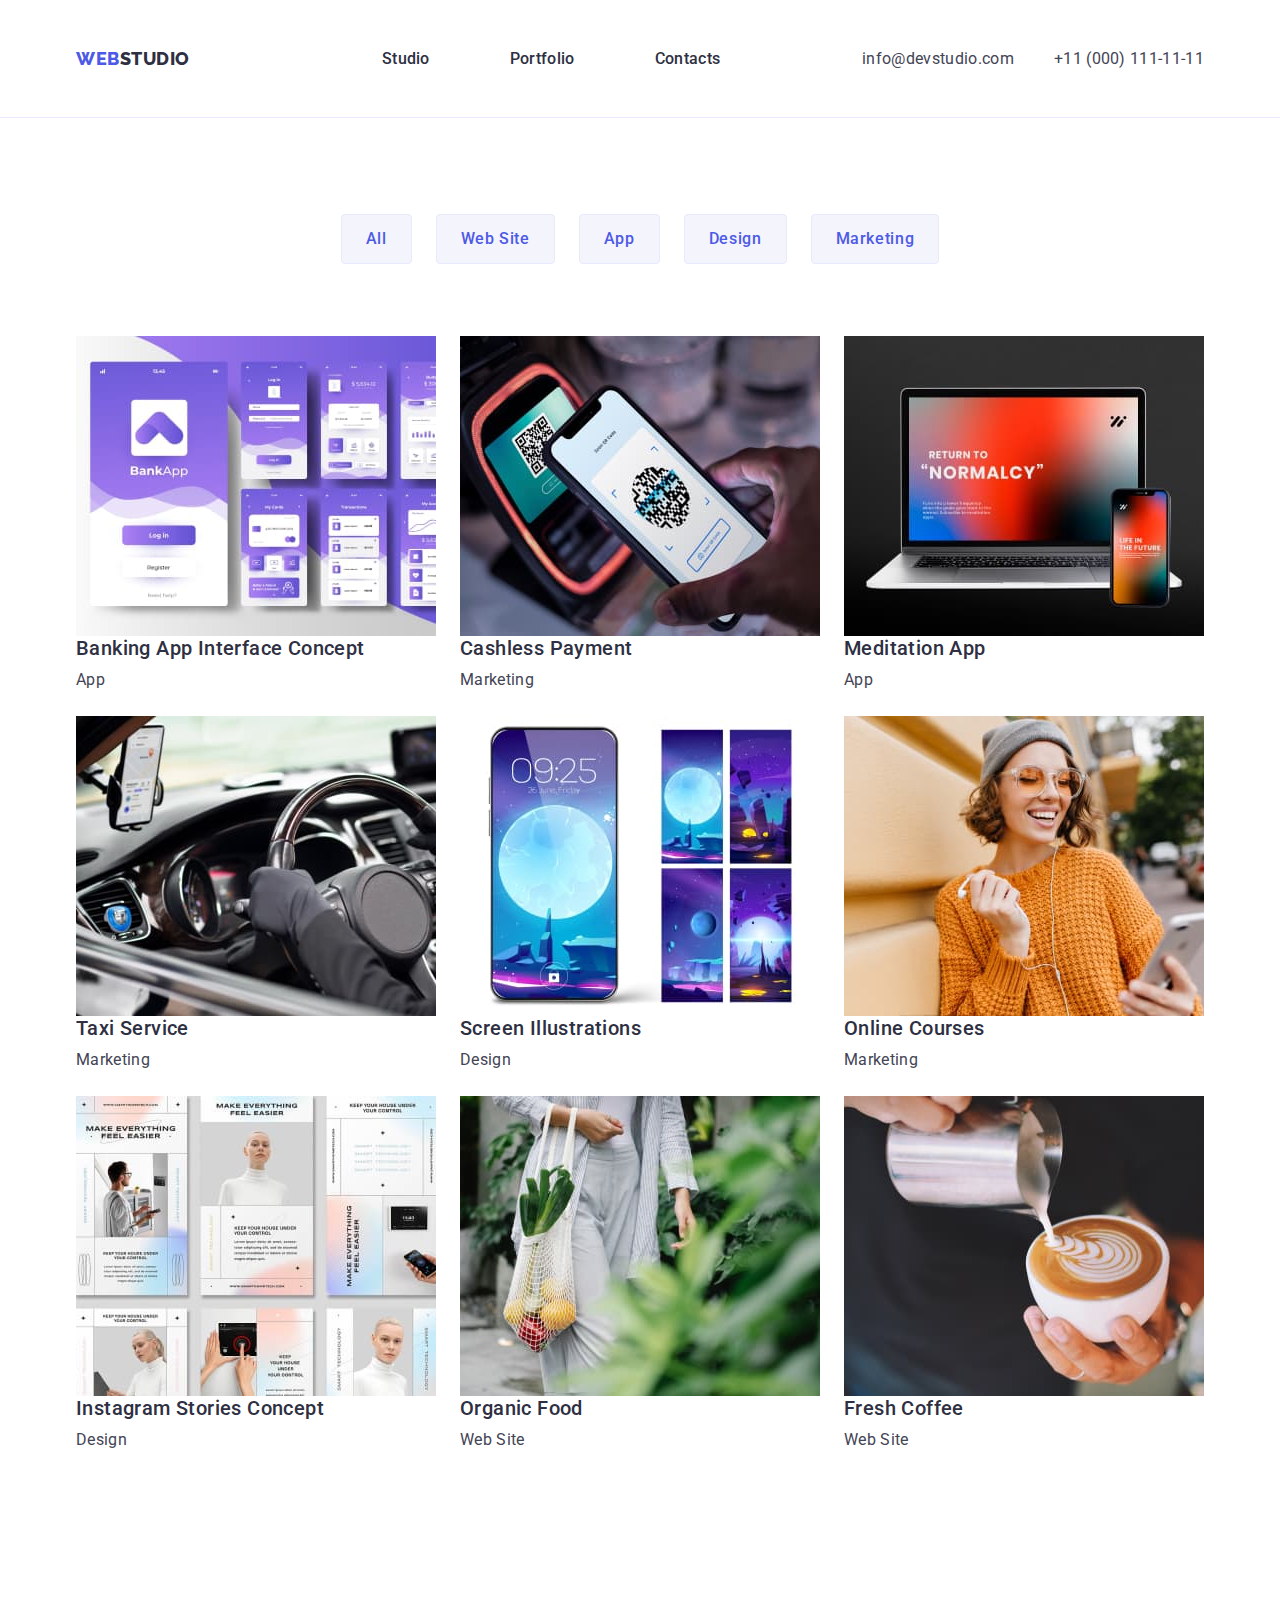
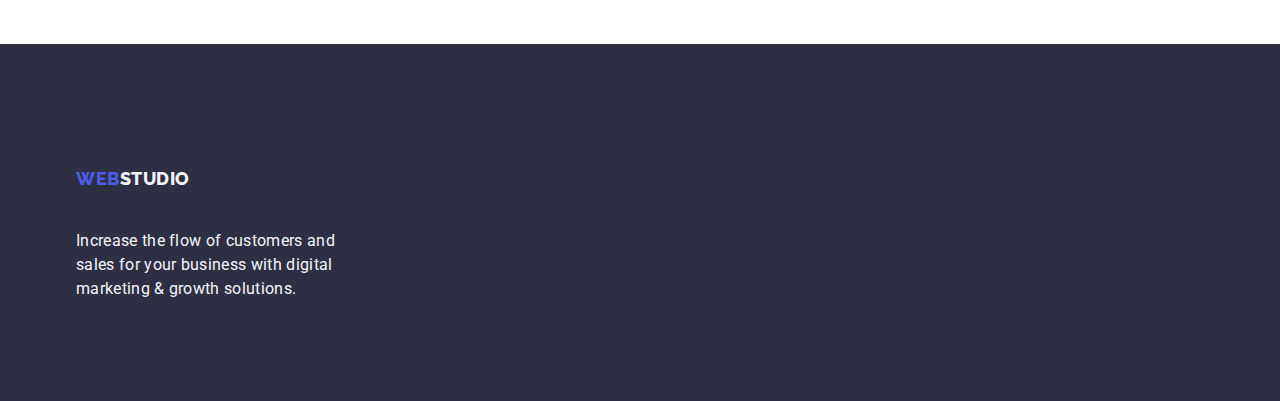
==== commit fb20d056: "homework3..." ====
--- a/portfolio.html
+++ b/portfolio.html
@@ -51,7 +51,7 @@
     <!-- section-1 -->
     <main>
         <section class="container first-portfolio-section">
-            <div class="">
+            <div class="container">
                 <h1 hidden>Filters</h1>
 
                 <ul class="list portfolio-section-list">
@@ -71,11 +71,6 @@
                         <button class="portfolio-button" type="button">Marketing</button>
                     </li>
                 </ul>
-            </div>
-
-            <!-- section-2 -->
-            <h1 hidden>Filters</h1>
-            <div class="container">
                 <ul class="list portfolio-section-list">
                     <li class="portfolio-section-item">
                         <a class="link" href=""><img src="./images/bankscreen.jpg" alt="bankscreen" width="360"
@@ -138,6 +133,8 @@
                     </li>
                 </ul>
             </div>
+
+
         </section>
     </main>
 
--- a/css/styles.css
+++ b/css/styles.css
@@ -84,6 +84,8 @@
   letter-spacing: 0.03em;
   text-transform: uppercase;
   color: var(--primary-button);
+  margin-right: 76px;
+  padding: 24px 0;
 }
 .logo-part-two {
   font-weight: 800;
@@ -116,6 +118,7 @@
 }
 .menu-item:not(:last-child) {
   margin-right: 40px;
+  width: calc((100% - 72px) / 4);
 }
 .page-nav {
   display: flex;
@@ -124,6 +127,7 @@
 .nav-menu {
   display: flex;
   align-items: center;
+  gap: 40px;
 }
 
 .main-section-title {
@@ -195,12 +199,19 @@
 hero-section-container {
   text-align: center;
 }
+
+.page-nav {
+  gap: 40px;
+}
+.header {
+  padding: 24px 0;
+  border-bottom: 1px solid #e7e9fc;
+}
 /* ========button============= */
 .modal-button {
-  display: inline-block;
   margin-left: auto;
   margin-right: auto;
-
+  display: block;
   margin-bottom: 0;
   border: 1px solid transparent;
   font-family: 'Roboto', sans-serif;
@@ -217,6 +228,7 @@
   color: var(--html-button-color);
   background-color: var(--primary-button);
   border: none;
+  min-width: 169px;
 }
 .modal-button:hover,
 .modal-button:focus {
@@ -232,7 +244,7 @@
   display: flex;
   letter-spacing: 0.04em;
   text-align: center;
-
+  border-radius: 4px;
   color: var(--primary-button);
   background-color: var(--logo-color);
 }
@@ -240,12 +252,15 @@
 .portfolio-button:focus {
   color: var(--portfolio-button-color);
   background-color: var(--background-button);
+  border: 1px solid transparent;
 }
 /* ========/button============= */
 
 /* ==========/hero====================== */
 /* ==============second-section========== */
-
+.main-section-item {
+  width: calc((100% - 72px) / 4);
+}
 /* ==============/second-section========== */
 /* ============third-section============= */
 .padding-section-three {
@@ -257,15 +272,16 @@
   background-color: var(--logo-color);
 }
 .section-wrapper {
-  padding-top: 32px;
-  text-align: center;
+  text-align: center;
+  padding: 32px 16px;
+  border-radius: 0px 0px 4px 4px;
 }
 .main-section-list {
   display: flex;
-  flex-wrap: wrap;
   gap: 24px;
 }
-.main-section-item:not(:last-child) {
+.portfolio-section-iten {
+  width: calc((100%-8 * 24) / 9);
 }
 
 /* ======/foutth section======== */
@@ -297,3 +313,14 @@
   margin-left: auto;
   margin-right: auto;
 }
+.logo-footer {
+  display: inline-block;
+  margin-bottom: 16px;
+}
+.first-portfolio-section {
+  padding: 96px 0 120px;
+}
+.portfolio-button {
+  padding: 12px 24px;
+  border: 1px solid #e7e9fc;
+}
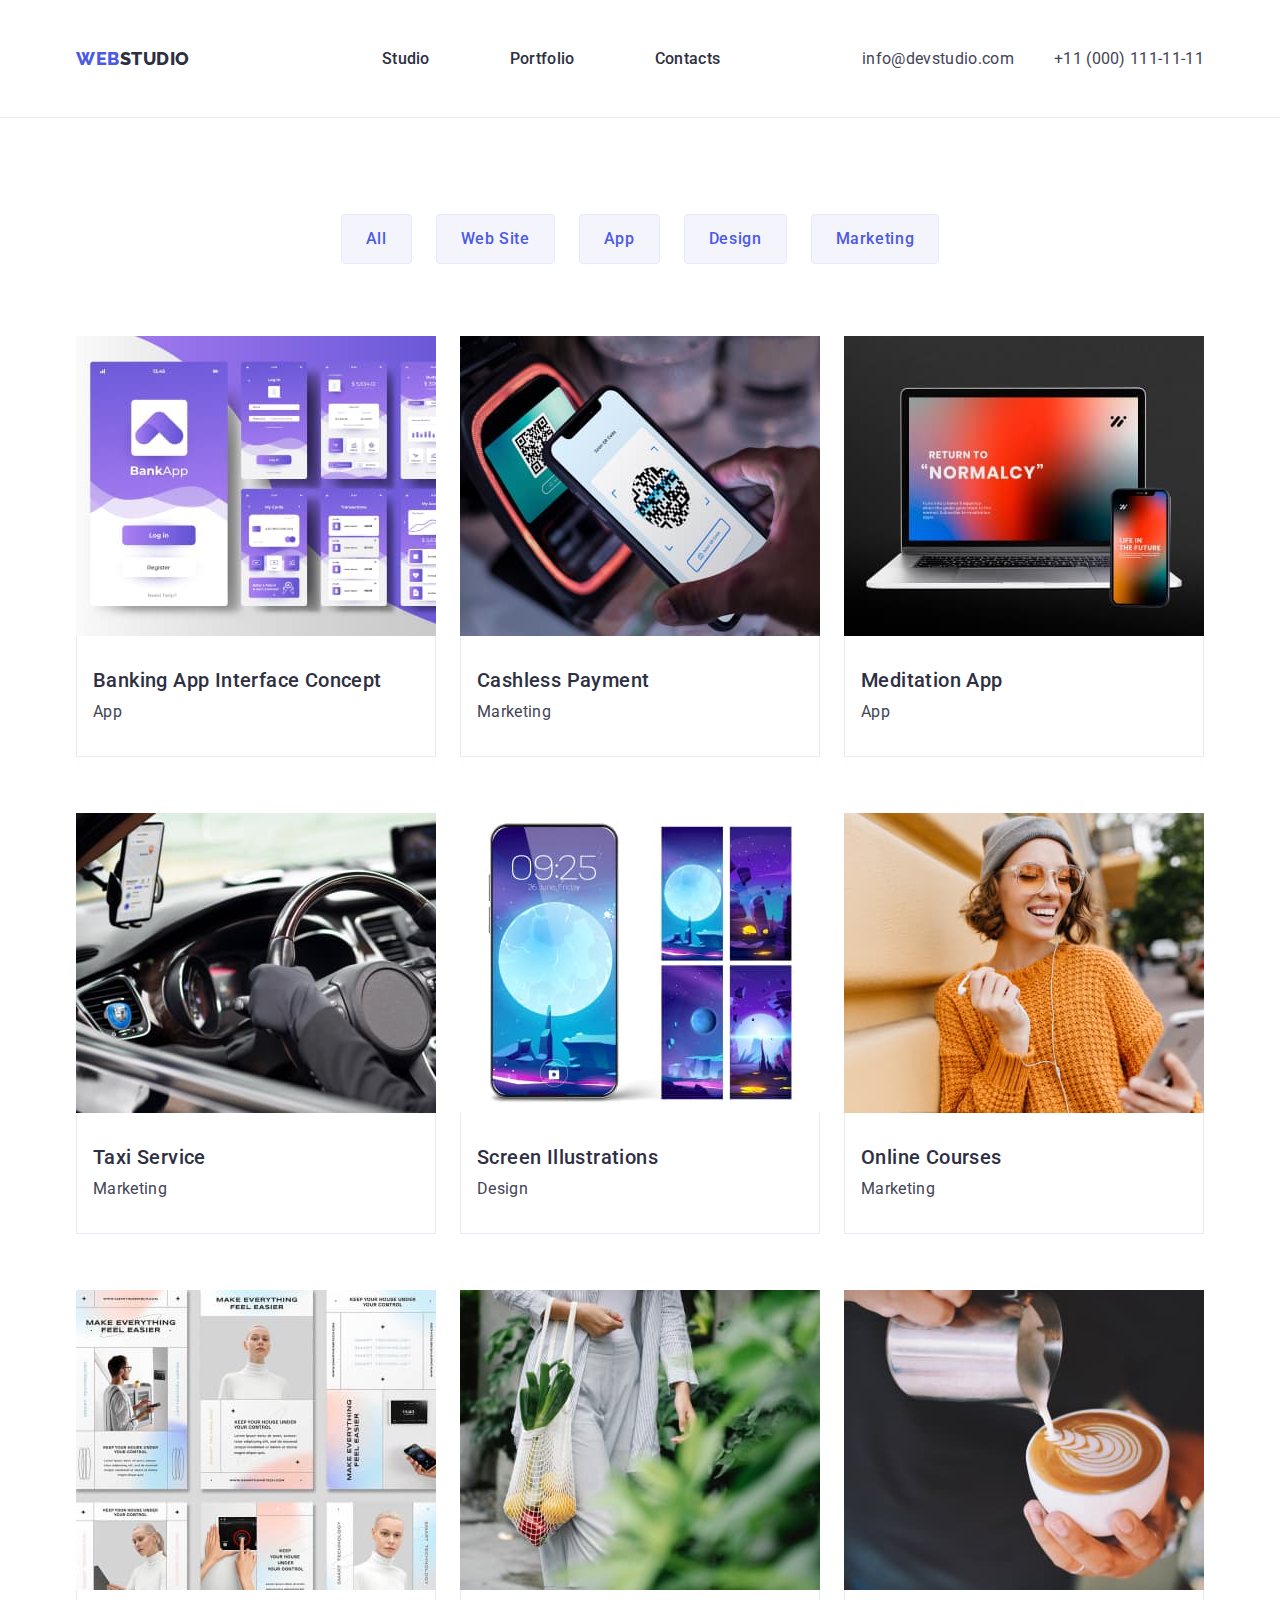
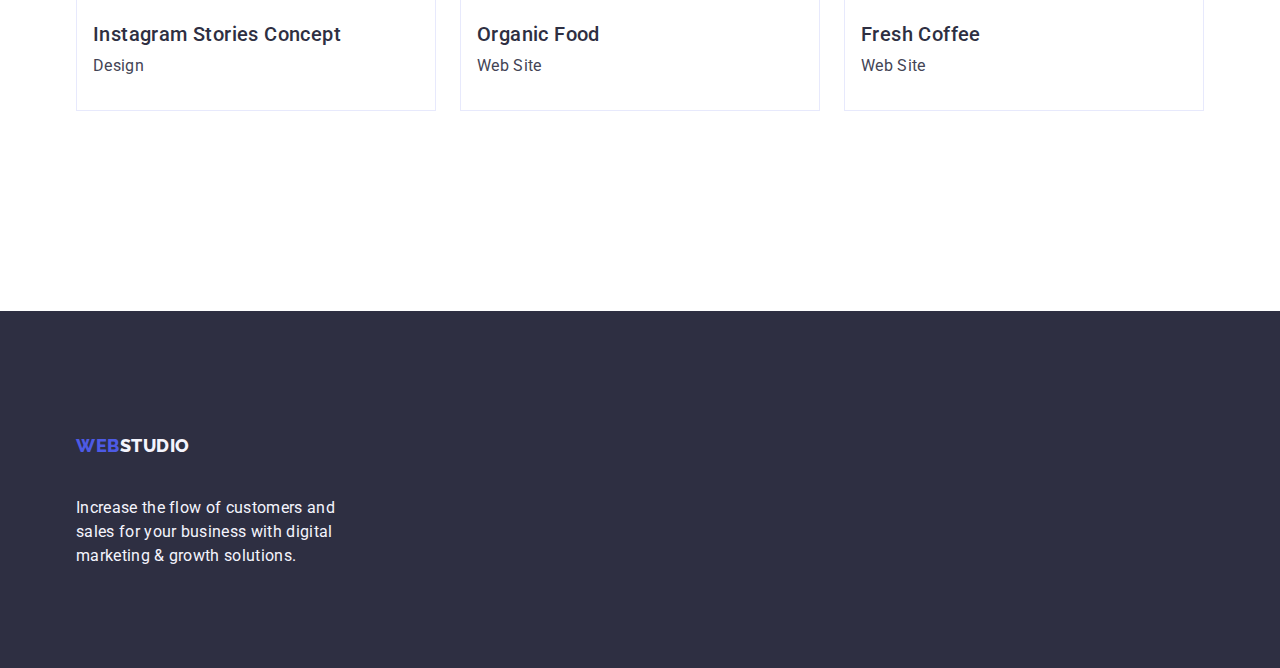
==== commit 1f752bbd: "home3.//" ====
--- a/portfolio.html
+++ b/portfolio.html
@@ -75,66 +75,82 @@
                     <li class="portfolio-section-item">
                         <a class="link" href=""><img src="./images/bankscreen.jpg" alt="bankscreen" width="360"
                                 height="300" />
-                            <h2 class="section-title">Banking App Interface Concept</h2>
-                            <p class="main-description">App</p>
+                            <div class="text-container">
+                                <h2 class="section-title">Banking App Interface Concept</h2>
+                                <p class="main-description">App</p>
+                            </div>
                         </a>
                     </li>
                     <li class="portfolio-section-item">
                         <a class="link" href=""><img src="./images/tel.jpg" alt="telephone" width="360" height="300" />
-                            <h2 class="section-title">Cashless Payment</h2>
-                            <p class="main-description">Marketing</p>
+                            <div class="text-container">
+                                <h2 class="section-title">Cashless Payment</h2>
+                                <p class="main-description">Marketing</p>
+                            </div>
                         </a>
                     </li>
                     <li class="portfolio-section-item">
                         <a class="link" href=""><img src="./images/laptop.jpg" alt="laptop" width="360" height="300" />
-                            <h2 class="section-title">Meditation App</h2>
+                            <div class="text-container">
+                                <h2 class="section-title">Meditation App</h2>
 
-                            <p class="main-description">App</p>
+                                <p class="main-description">App</p>
+                            </div>
                         </a>
                     </li>
                     <li class="portfolio-section-item">
                         <a class="link" href=""><img src="./images/car.jpg" alt="car" width="360" height="300" />
-                            <h2 class="section-title">Taxi Service</h2>
-                            <p class="main-description">Marketing</p>
+                            <div class="text-container">
+                                <h2 class="section-title">Taxi Service</h2>
+                                <p class="main-description">Marketing</p>
+                            </div>
                         </a>
                     </li>
                     <li class="portfolio-section-item">
                         <a class="link" href=""><img src="./images/twoscreen.jpg" alt="twoscreen" width="360"
                                 height="300" />
-                            <h2 class="section-title">Screen Illustrations</h2>
-                            <p class="main-description">Design</p>
+                            <div class="text-container">
+                                <h2 class="section-title">Screen Illustrations</h2>
+                                <p class="main-description">Design</p>
+                            </div>
                         </a>
                     </li>
                     <li class="portfolio-section-item">
                         <a class="link" href=""><img src="./images/woman.jpg" alt="woman" width="360" height="300" />
-                            <h2 class="section-title">Online Courses</h2>
-                            <p class="main-description">Marketing</p>
+                            <div class="text-container">
+                                <h2 class="section-title">Online Courses</h2>
+                                <p class="main-description">Marketing</p>
+                            </div>
                         </a>
                     </li>
                     <li class="portfolio-section-item">
                         <a class="link" href=""><img src="./images/severalpictures.jpg" alt="severalpictures"
                                 width="360" height="300" />
-                            <h2 class="section-title">Instagram Stories Concept</h2>
-                            <p class="main-description">Design</p>
+                            <div class="text-container">
+                                <h2 class="section-title">Instagram Stories Concept</h2>
+                                <p class="main-description">Design</p>
+                            </div>
                         </a>
                     </li>
                     <li class="portfolio-section-item">
                         <a class="link" href=""><img src="./images/vegetables.jpg" alt="vegetables" width="360"
                                 height="300" />
-                            <h2 class="section-title">Organic Food</h2>
-                            <p class="main-description">Web Site</p>
+                            <div class="text-container">
+                                <h2 class="section-title">Organic Food</h2>
+                                <p class="main-description">Web Site</p>
+                            </div>
                         </a>
                     </li>
                     <li class="portfolio-section-item">
                         <a class="link" href=""><img src="./images/coffe.jpg" alt="coffe" width="360" height="300" />
-                            <h2 class="section-title">Fresh Coffee</h2>
-                            <p class="main-description">Web Site</p>
+                            <div class="text-container">
+                                <h2 class="section-title">Fresh Coffee</h2>
+                                <p class="main-description">Web Site</p>
+                            </div>
                         </a>
                     </li>
                 </ul>
             </div>
-
-
         </section>
     </main>
 
--- a/css/styles.css
+++ b/css/styles.css
@@ -259,7 +259,7 @@
 /* ==========/hero====================== */
 /* ==============second-section========== */
 .main-section-item {
-  width: calc((100% - 72px) / 4);
+  width: calc((100% - 48px) / 3);
 }
 /* ==============/second-section========== */
 /* ============third-section============= */
@@ -280,7 +280,7 @@
   display: flex;
   gap: 24px;
 }
-.portfolio-section-iten {
+.portfolio-section-item {
   width: calc((100%-8 * 24) / 9);
 }
 
@@ -312,6 +312,7 @@
   margin-bottom: 72px;
   margin-left: auto;
   margin-right: auto;
+  row-gap: 48px;
 }
 .logo-footer {
   display: inline-block;
@@ -324,3 +325,9 @@
   padding: 12px 24px;
   border: 1px solid #e7e9fc;
 }
+.text-container {
+  padding: 32px 16px;
+  border: 1px solid #e7e9fc;
+  border-top: none;
+  margin-bottom: 8px;
+}
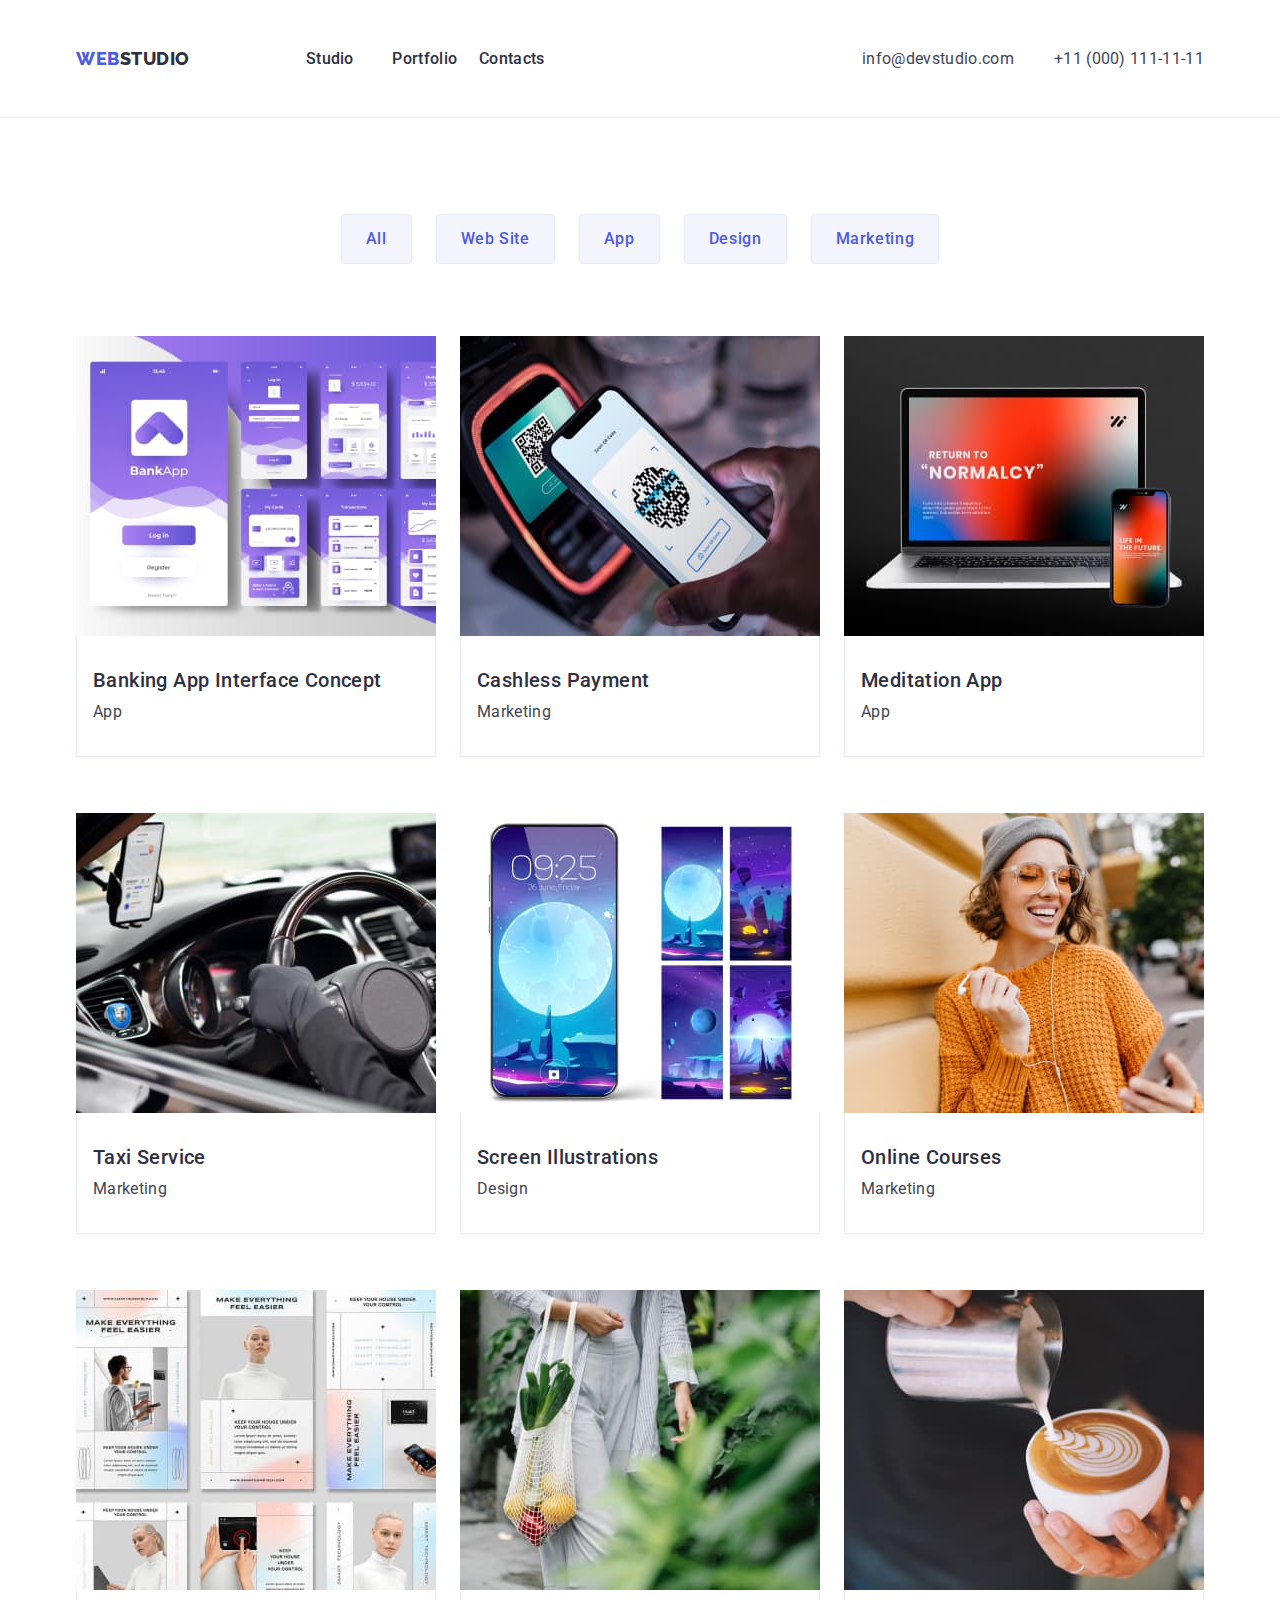
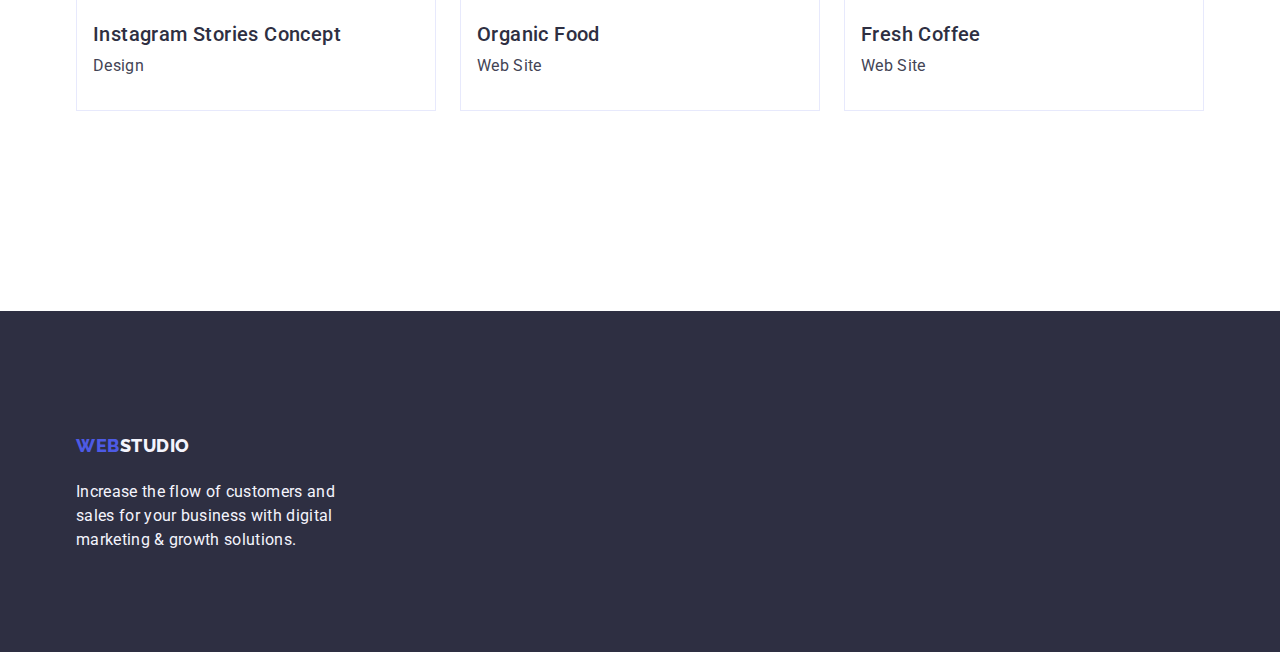
==== commit 53bf90a2: "home.super3" ====
--- a/portfolio.html
+++ b/portfolio.html
@@ -50,24 +50,24 @@
     <!--main-->
     <!-- section-1 -->
     <main>
-        <section class="container first-portfolio-section">
-            <div class="container">
+        <section class="first-portfolio-section">
+            <div class="container portfolio-div-container">
                 <h1 hidden>Filters</h1>
 
                 <ul class="list portfolio-section-list">
-                    <li class="portfolio-section-item">
+                    <li class="portfolio-section-item-one">
                         <button class="portfolio-button" type="button">All</button>
                     </li>
                     <li class="portfolio-section-item">
                         <button class="portfolio-button" type="button">Web Site</button>
                     </li>
-                    <li class="portfolio-section-item">
+                    <li class="portfolio-section-item-one">
                         <button class="portfolio-button" type="button">App</button>
                     </li>
-                    <li class="portfolio-section-item">
+                    <li class="portfolio-section-item-one">
                         <button class="portfolio-button" type="button">Design</button>
                     </li>
-                    <li class="portfolio-section-item">
+                    <li class="portfolio-section-item-one">
                         <button class="portfolio-button" type="button">Marketing</button>
                     </li>
                 </ul>
--- a/css/styles.css
+++ b/css/styles.css
@@ -91,18 +91,19 @@
   font-weight: 800;
   font-size: 18px;
   line-height: 1.17;
-  display: flex;
 
   letter-spacing: 0.03em;
   text-transform: uppercase;
 }
 .logo-part-two-dark {
   color: var(--logo-color);
+}
+.logo-part-two-light {
+  color: var(--primary-text-color);
+}
+.logo-footer {
+  display: block;
   margin-bottom: 16px;
-}
-.logo-part-two-light {
-  color: var(--primary-text-color);
-  margin-right: 76px;
 }
 /* =========/logo============ */
 
@@ -123,11 +124,11 @@
 .page-nav {
   display: flex;
   align-items: center;
+  gap: 40px;
 }
 .nav-menu {
   display: flex;
   align-items: center;
-  gap: 40px;
 }
 
 .main-section-title {
@@ -271,17 +272,10 @@
 .fourth-section {
   background-color: var(--logo-color);
 }
-.section-wrapper {
-  text-align: center;
-  padding: 32px 16px;
-  border-radius: 0px 0px 4px 4px;
-}
+
 .main-section-list {
   display: flex;
   gap: 24px;
-}
-.portfolio-section-item {
-  width: calc((100%-8 * 24) / 9);
 }
 
 /* ======/foutth section======== */
@@ -299,10 +293,10 @@
   color: var(--logo-color);
   width: 264px;
 }
+
 /* =======footer====== */
 /* portfolio-section */
-.first-portfolio-section {
-  padding-top: 96px;
+.portfolio-div-container {
 }
 .portfolio-section-list {
   display: flex;
@@ -314,9 +308,11 @@
   margin-right: auto;
   row-gap: 48px;
 }
-.logo-footer {
-  display: inline-block;
-  margin-bottom: 16px;
+.portfolio-section-item-one {
+  width: calc(100%-4 * 24) / 5;
+}
+.portfolio-section-item {
+  width: calc(100%-8 * 24) / 9;
 }
 .first-portfolio-section {
   padding: 96px 0 120px;
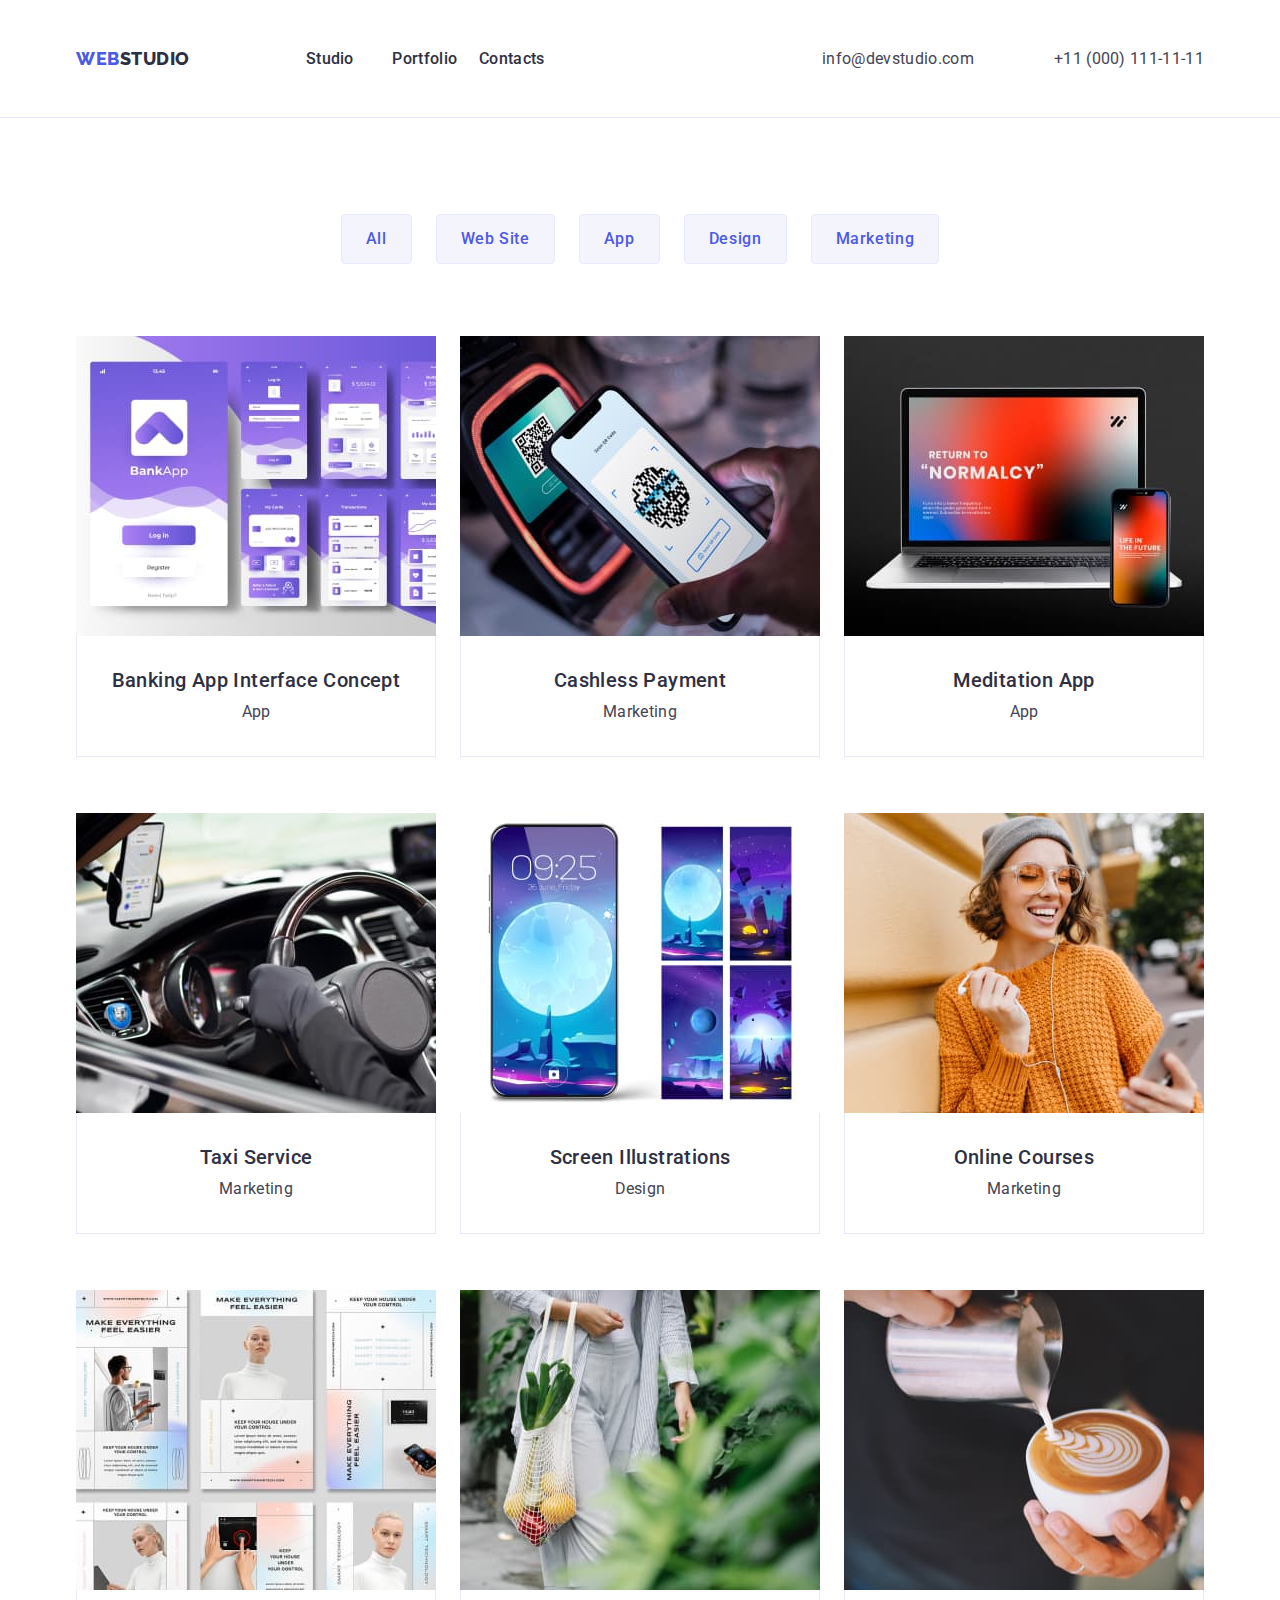
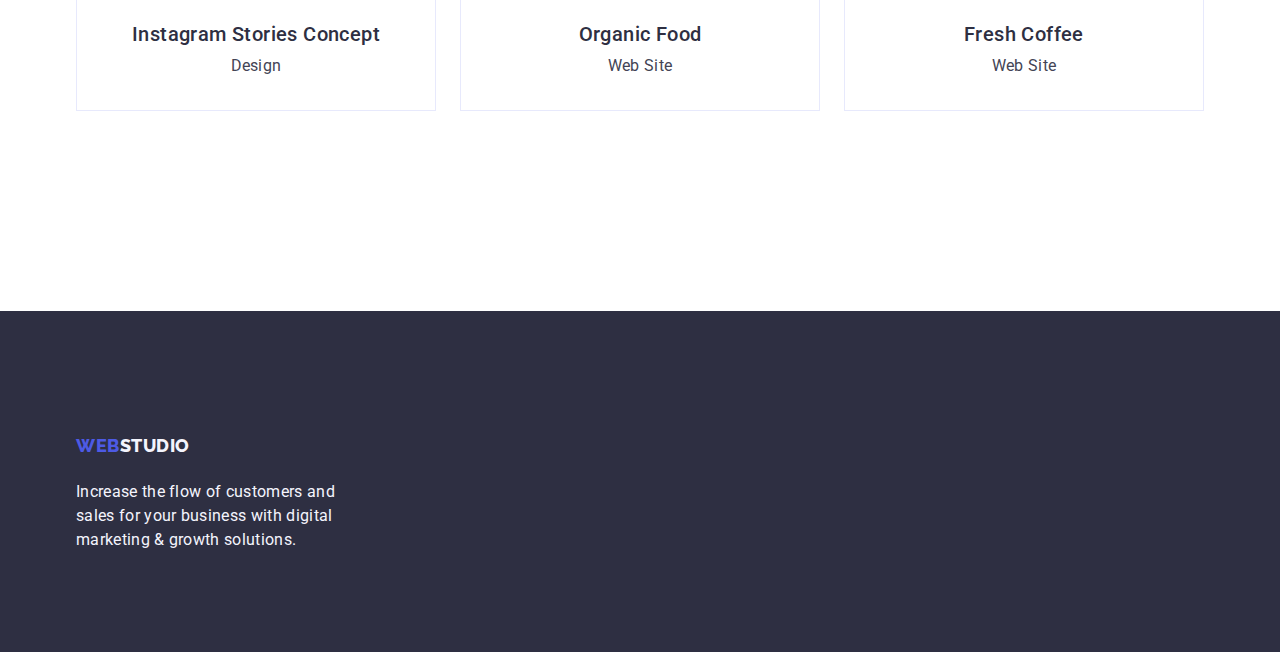
==== commit eaf073c2: "home3/part-finish" ====
--- a/portfolio.html
+++ b/portfolio.html
@@ -54,7 +54,7 @@
             <div class="container portfolio-div-container">
                 <h1 hidden>Filters</h1>
 
-                <ul class="list portfolio-section-list">
+                <ul class="list portfolio-section-list-one">
                     <li class="portfolio-section-item-one">
                         <button class="portfolio-button" type="button">All</button>
                     </li>
--- a/css/styles.css
+++ b/css/styles.css
@@ -104,6 +104,7 @@
 .logo-footer {
   display: block;
   margin-bottom: 16px;
+  display: inline-block;
 }
 /* =========/logo============ */
 
@@ -148,6 +149,7 @@
   line-height: 1.5;
   letter-spacing: 0.02em;
   color: var(--primary-text-color);
+  padding: 24px 0;
 }
 .menu-link:hover,
 .menu-link:focus {
@@ -161,6 +163,7 @@
 .address-list {
   display: flex;
   align-items: center;
+  gap: 40px;
 }
 .contacts {
   font-weight: 400;
@@ -277,6 +280,16 @@
   display: flex;
   gap: 24px;
 }
+.section-wrapper {
+  padding: 32px 16px;
+  border-radius: 0px 0px 4px 4px;
+}
+.section-title {
+  text-align: center;
+}
+.main-description {
+  text-align: center;
+}
 
 /* ======/foutth section======== */
 /* =======footer====== */
@@ -308,6 +321,15 @@
   margin-right: auto;
   row-gap: 48px;
 }
+.portfolio-section-list-one {
+  display: flex;
+  justify-content: center;
+  flex-wrap: wrap;
+  gap: 24px;
+  margin-bottom: 72px;
+  margin-left: auto;
+  margin-right: auto;
+}
 .portfolio-section-item-one {
   width: calc(100%-4 * 24) / 5;
 }
